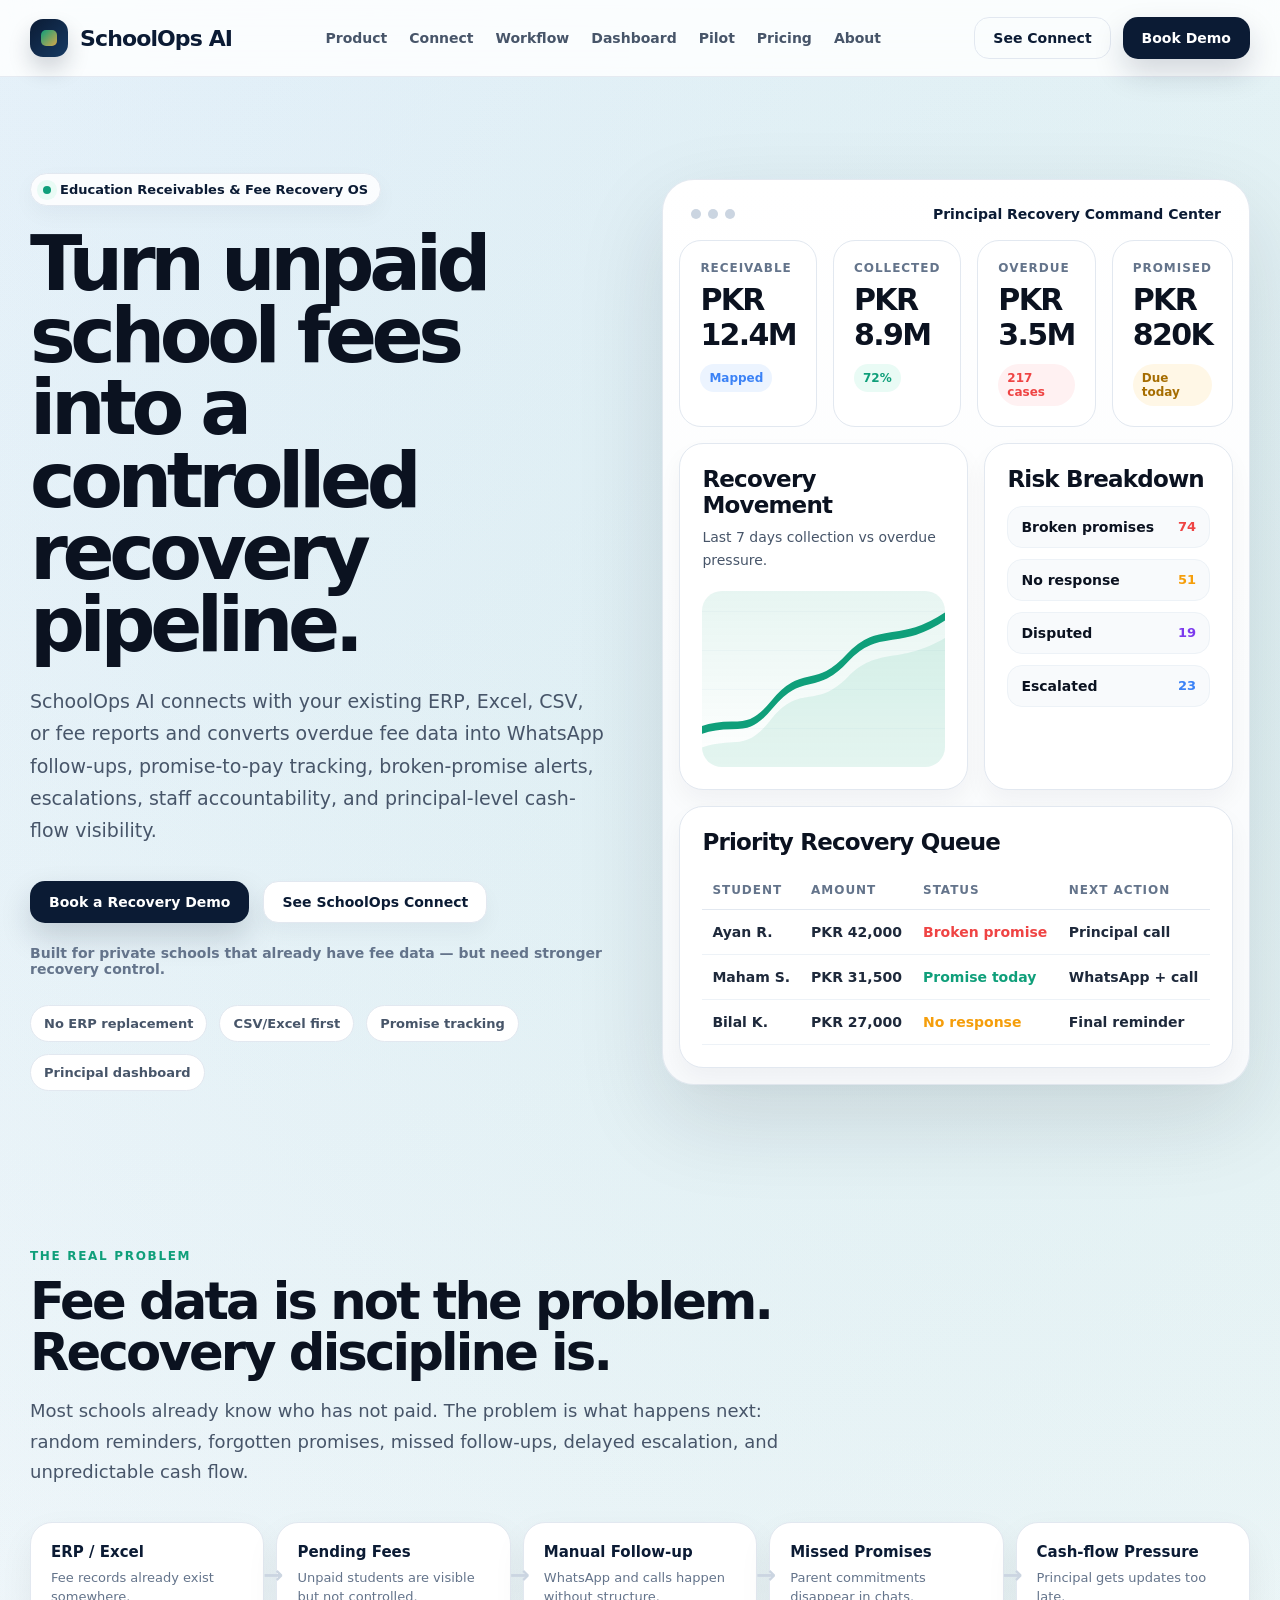
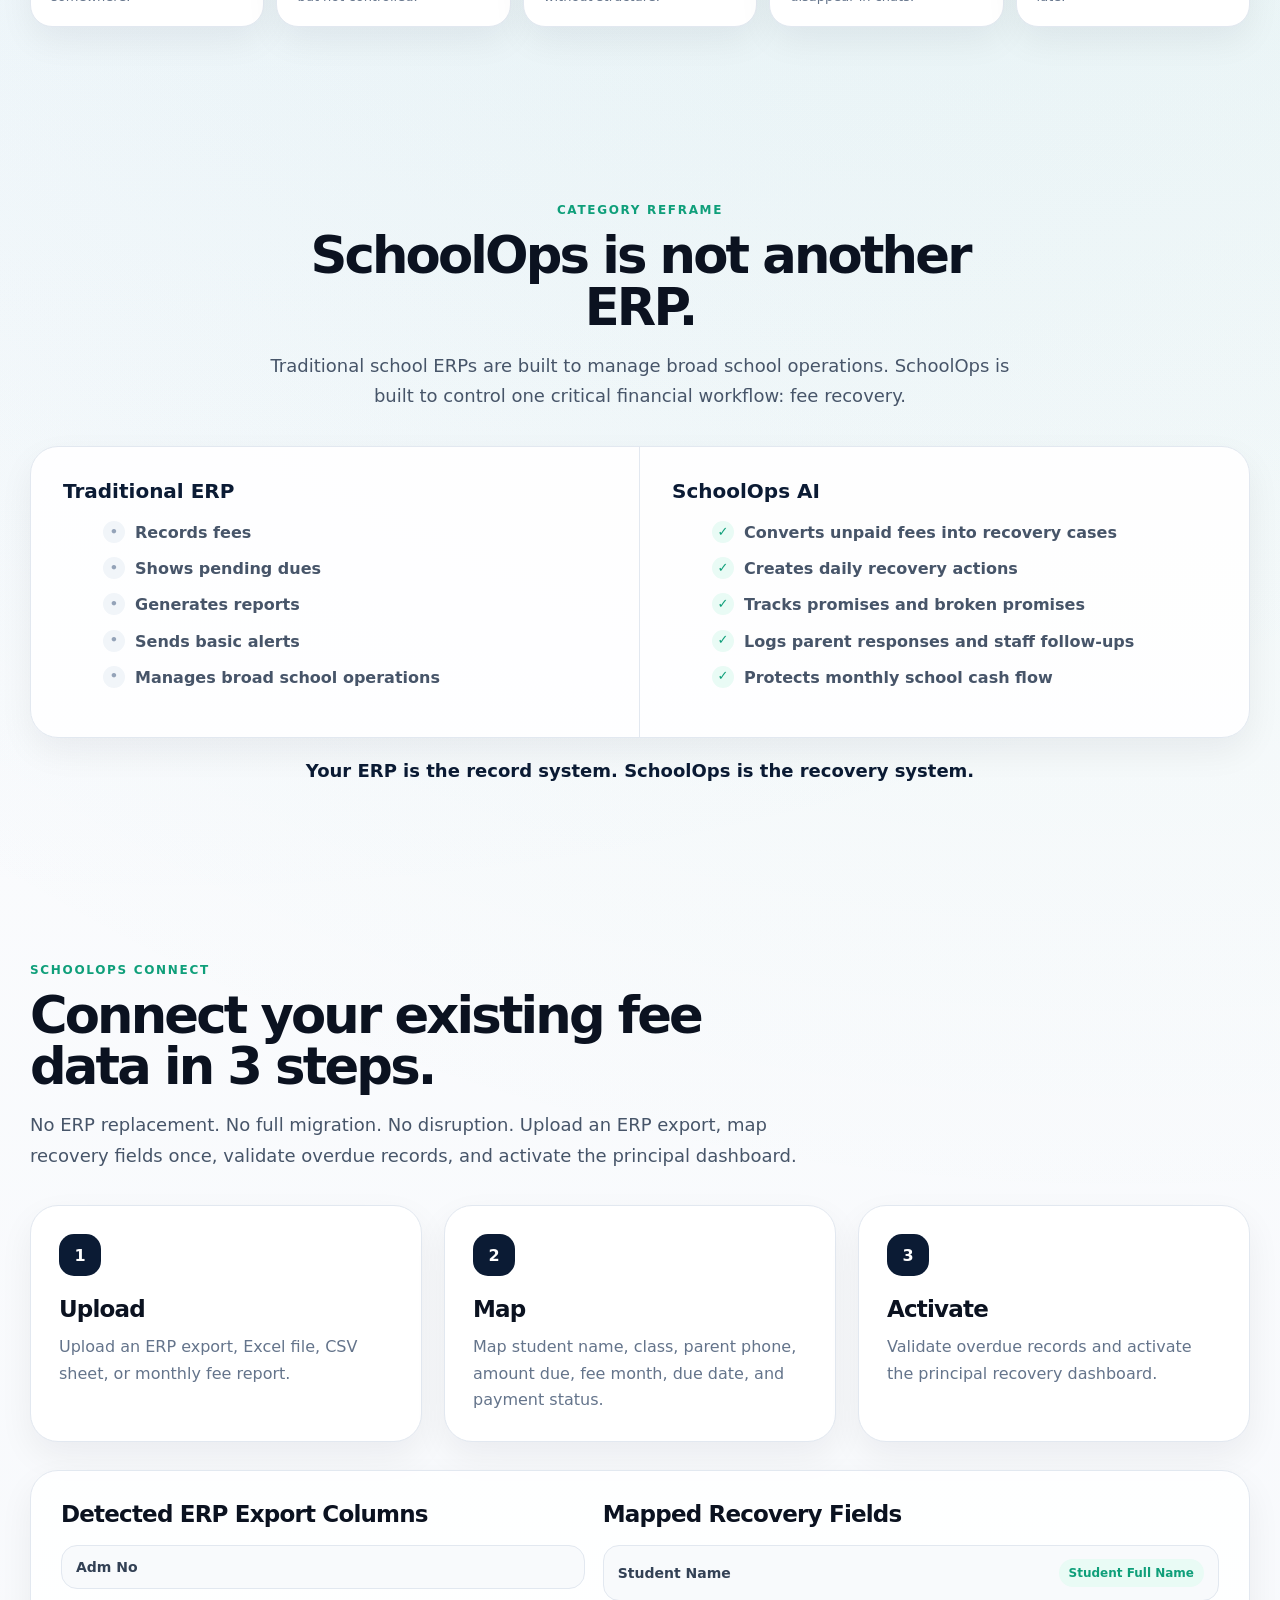
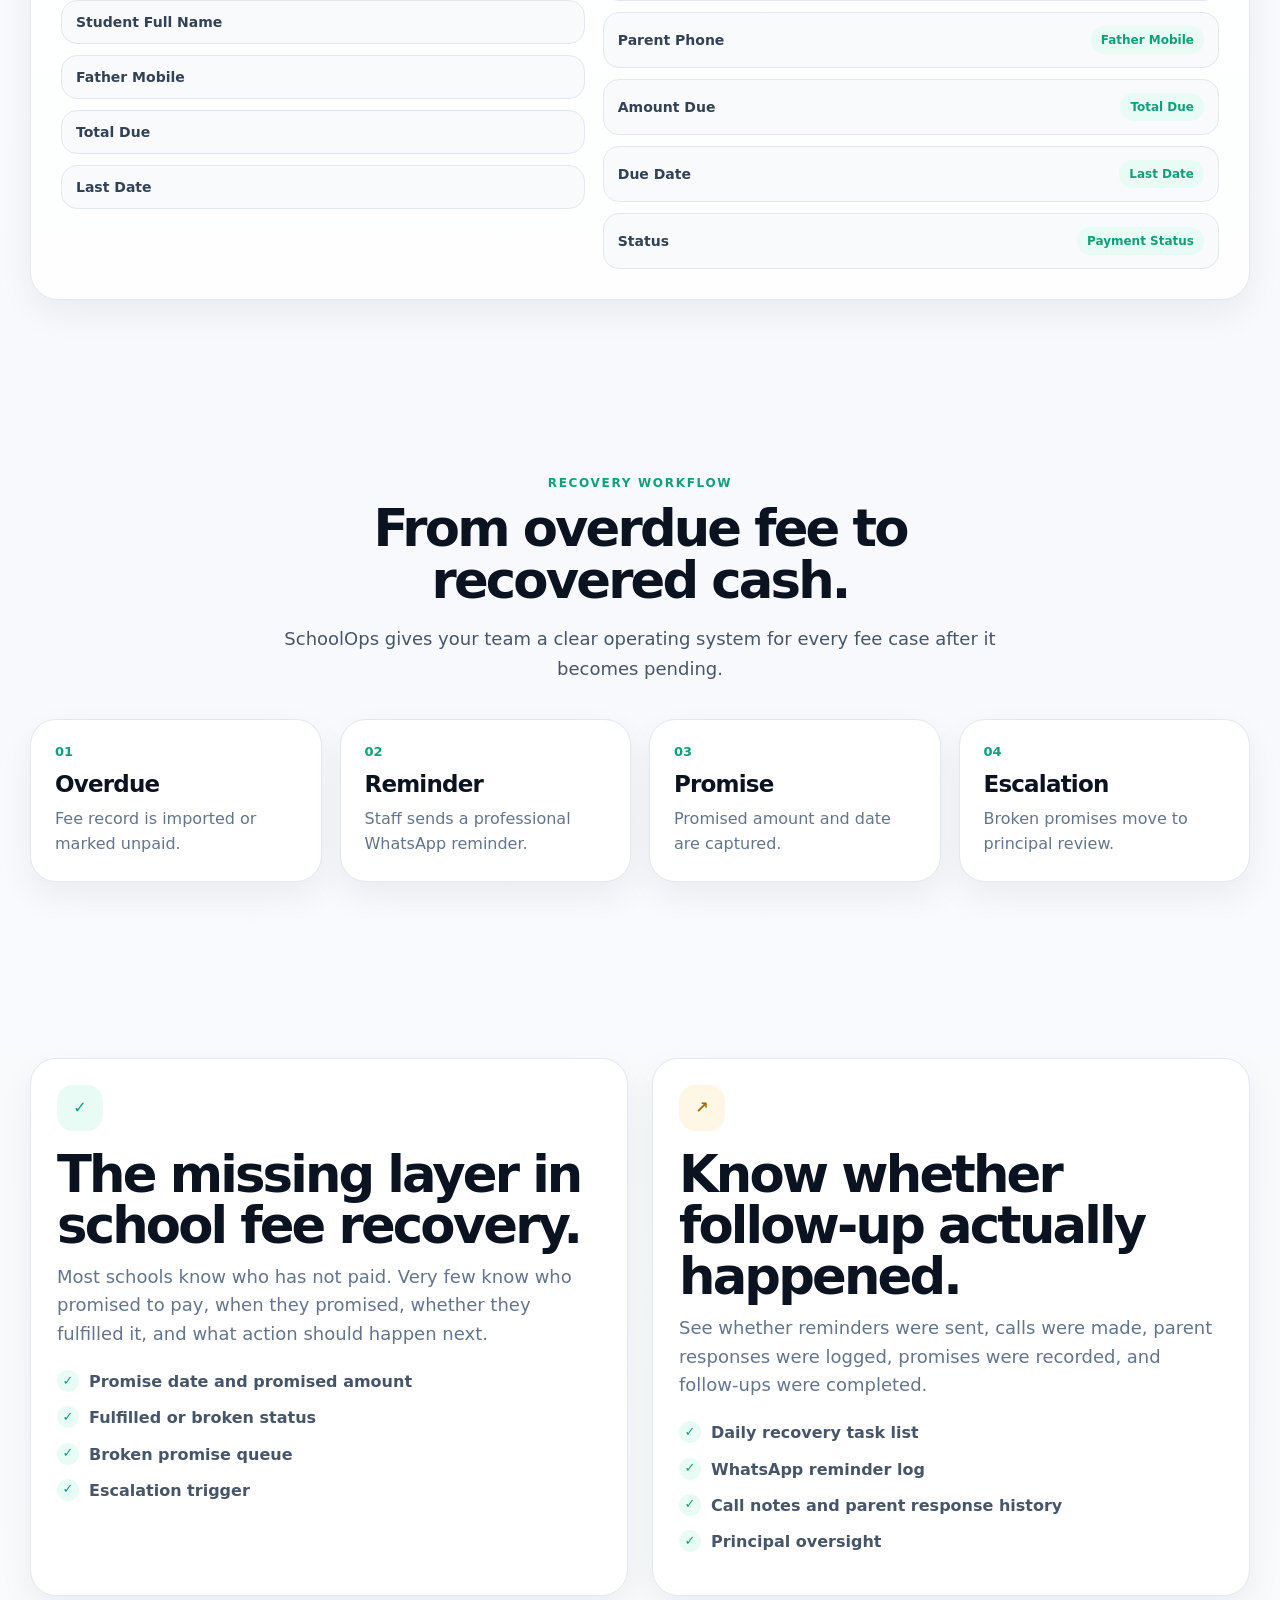
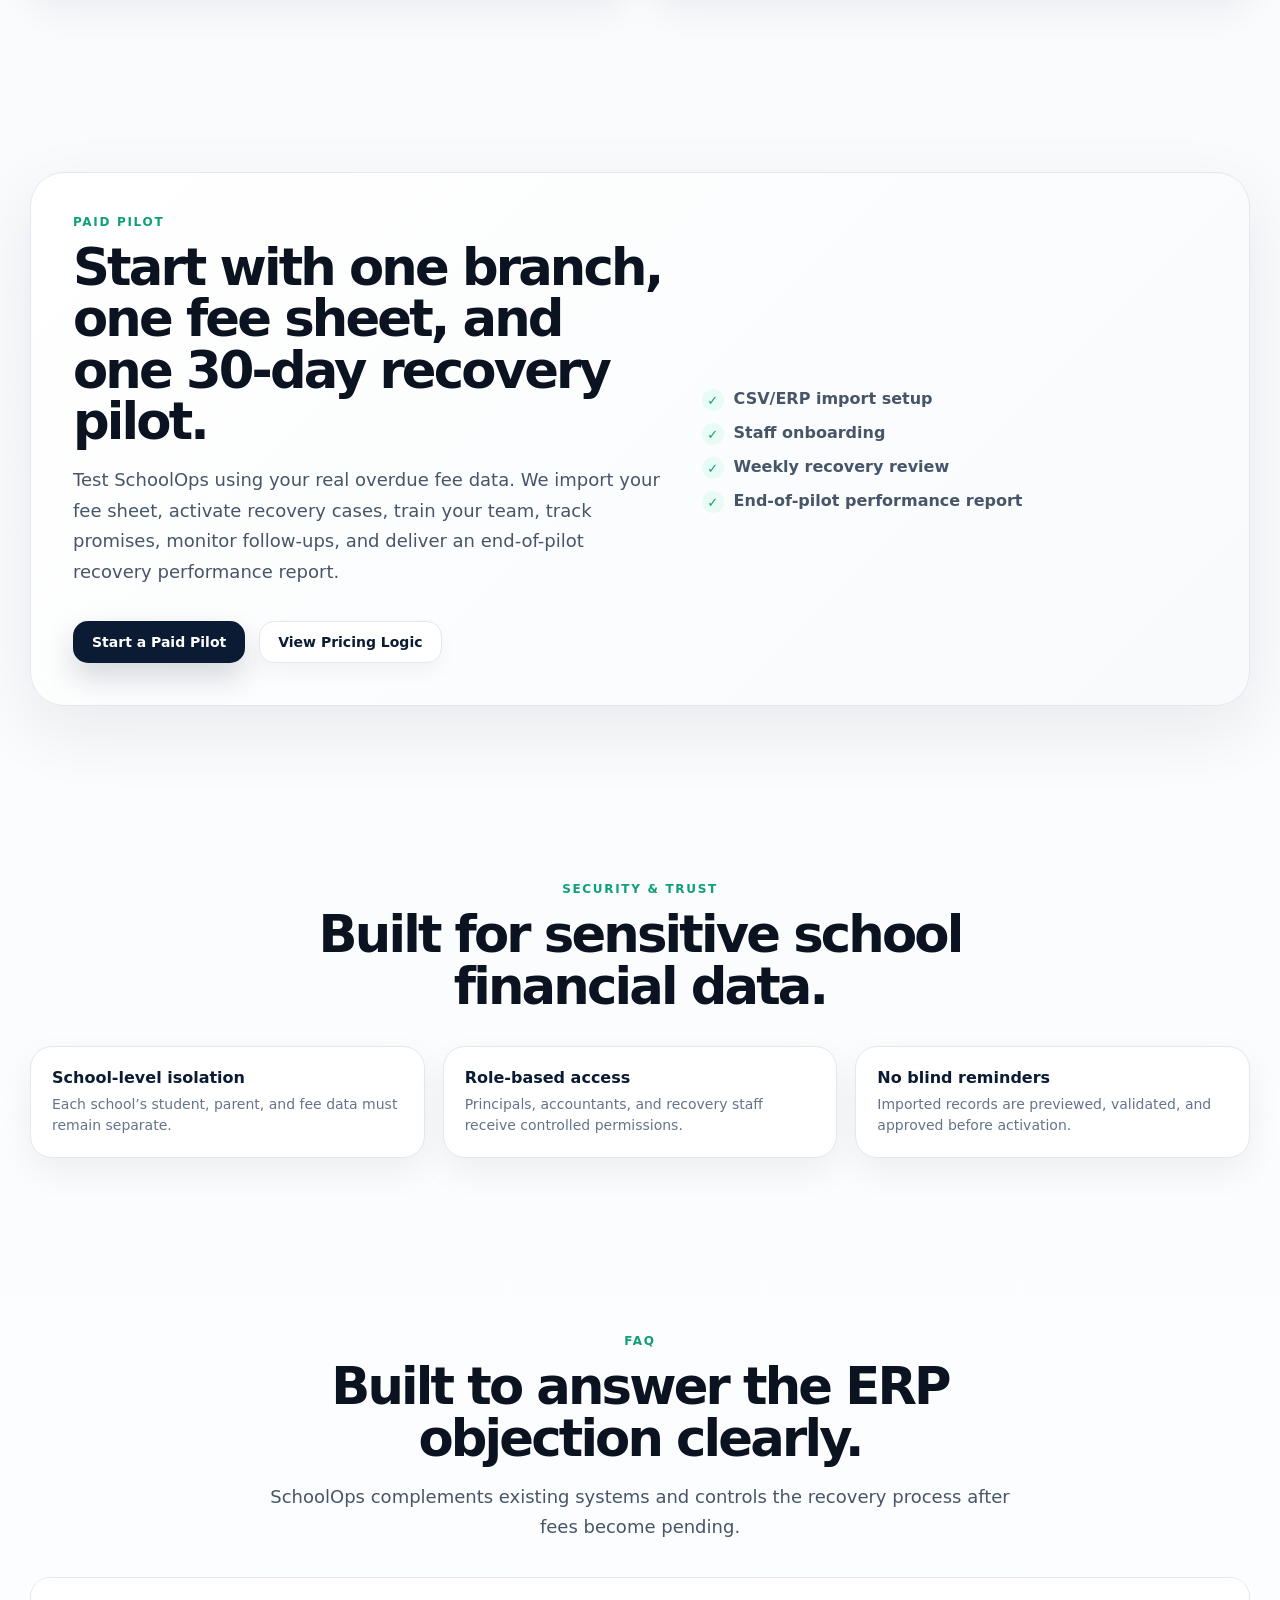
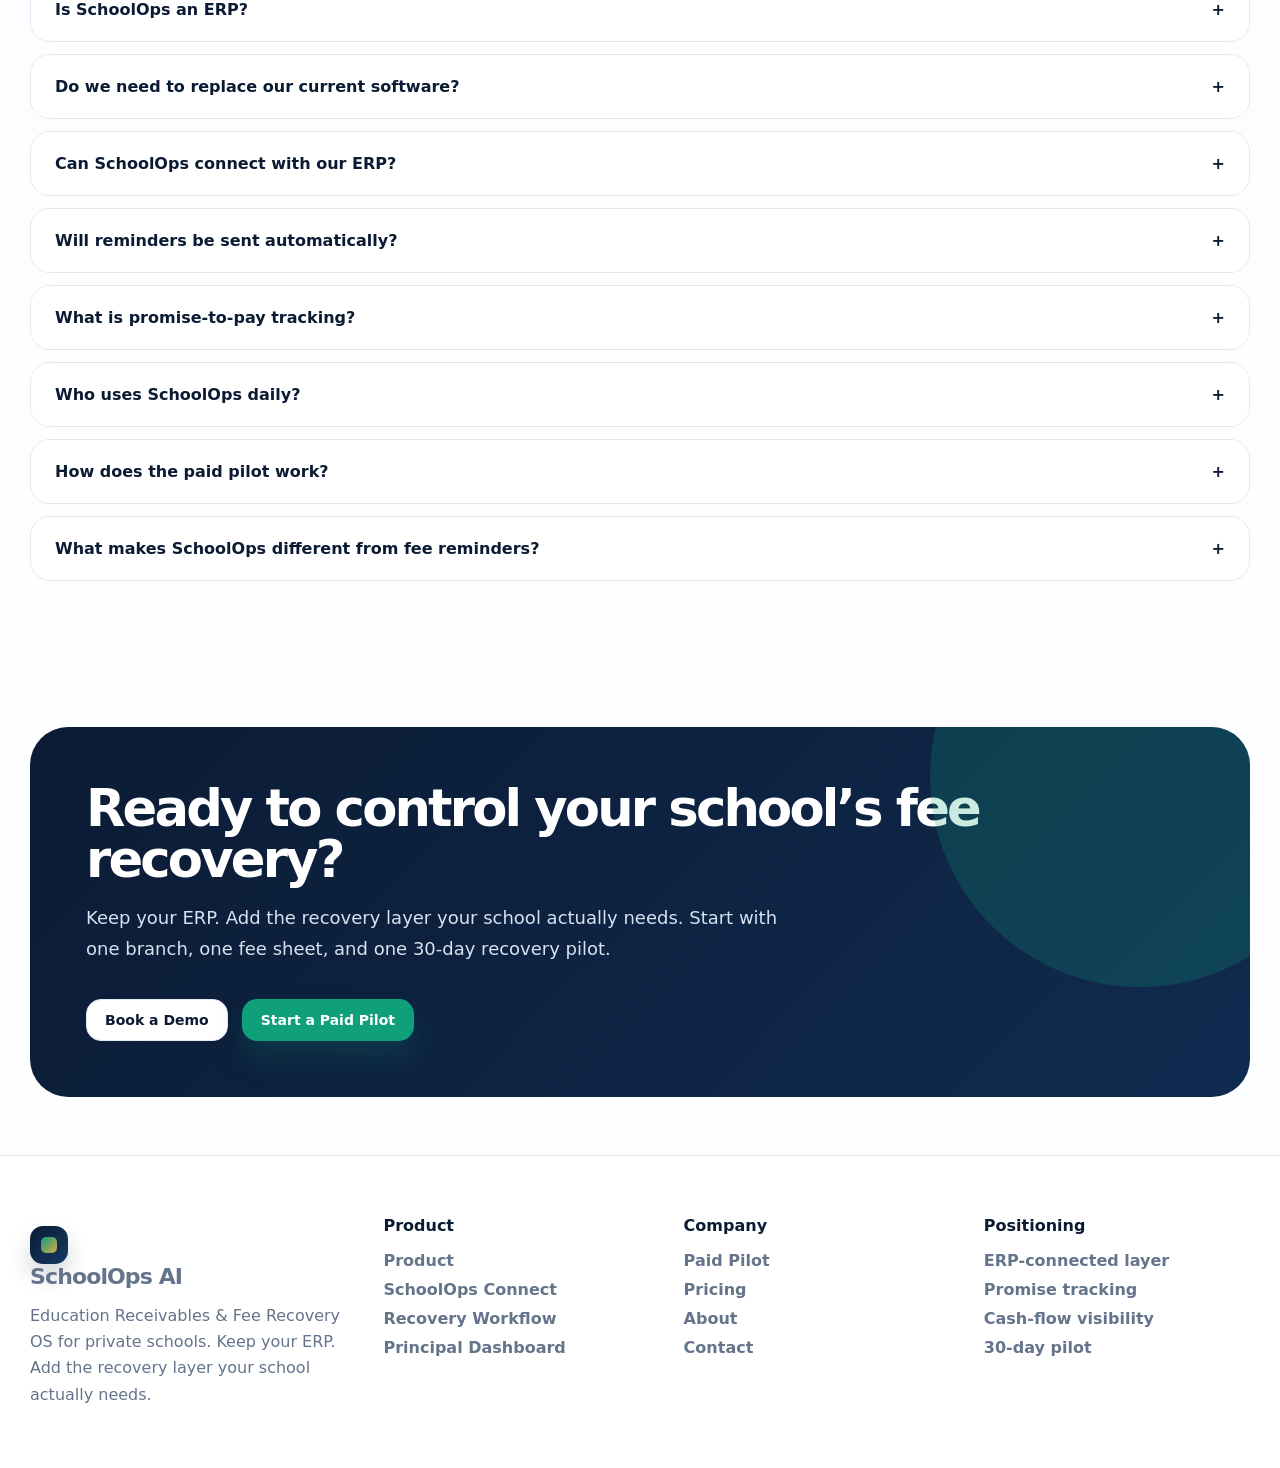
==== index.html @ 5b38db03 "SchoolOps_Website Fee_Recovery_OS" ====
<!doctype html>
<html lang="en">
<head>
  <meta charset="utf-8"><meta name="viewport" content="width=device-width, initial-scale=1">
  <title>SchoolOps AI — Fee Recovery OS for Private Schools</title>
  <meta name="description" content="SchoolOps AI is an Education Receivables & Fee Recovery OS that turns existing school fee data into recovery action, promise tracking, escalations, and principal cash-flow visibility.">
  <link rel="stylesheet" href="assets/styles.css">
</head>
<body>

<nav class="site-nav">
  <div class="container nav-inner">
    <a class="logo" href="index.html"><span class="logo-mark"><span></span></span>SchoolOps AI</a>
    <button class="mobile-toggle" aria-label="Open navigation"><span></span><span></span><span></span></button>
    <div class="nav-links">
      <a href="product.html">Product</a><a href="connect.html">Connect</a><a href="workflow.html">Workflow</a><a href="dashboard.html">Dashboard</a><a href="pilot.html">Pilot</a><a href="pricing.html">Pricing</a><a href="about.html">About</a>
    </div>
    <div class="nav-actions">
      <a class="btn ghost" href="connect.html">See Connect</a>
      <a class="btn primary" href="contact.html">Book Demo</a>
    </div>
  </div>
</nav>

<main>
  <section class="hero">
    <div class="container hero-grid">
      <div>
        <div class="eyebrow"><span class="eyebrow-dot"></span> Education Receivables & Fee Recovery OS</div>
        <h1>Turn unpaid school fees into a controlled recovery pipeline.</h1>
        <p class="lead">SchoolOps AI connects with your existing ERP, Excel, CSV, or fee reports and converts overdue fee data into WhatsApp follow-ups, promise-to-pay tracking, broken-promise alerts, escalations, staff accountability, and principal-level cash-flow visibility.</p>
        <div class="hero-actions">
          <a class="btn primary" href="contact.html">Book a Recovery Demo</a>
          <a class="btn secondary" href="connect.html">See SchoolOps Connect</a>
        </div>
        <div class="trust-line">Built for private schools that already have fee data — but need stronger recovery control.</div>
        <div class="mini-proof">
          <span class="proof-pill">No ERP replacement</span>
          <span class="proof-pill">CSV/Excel first</span>
          <span class="proof-pill">Promise tracking</span>
          <span class="proof-pill">Principal dashboard</span>
        </div>
      </div>
      
<div class="dashboard-shell">
  <div class="dashboard-top">
    <div class="window-dots"><span></span><span></span><span></span></div>
    <div class="dash-title">Principal Recovery Command Center</div>
  </div>
  <div class="hero-dashboard">
    <div class="metric-grid">
      <div class="metric-card"><div class="metric-label">Receivable</div><div class="metric-value">PKR 12.4M</div><span class="metric-tag tag-blue">Mapped</span></div>
      <div class="metric-card"><div class="metric-label">Collected</div><div class="metric-value">PKR 8.9M</div><span class="metric-tag tag-green">72%</span></div>
      <div class="metric-card"><div class="metric-label">Overdue</div><div class="metric-value">PKR 3.5M</div><span class="metric-tag tag-red">217 cases</span></div>
      <div class="metric-card"><div class="metric-label">Promised</div><div class="metric-value">PKR 820K</div><span class="metric-tag tag-gold">Due today</span></div>
    </div>
    <div class="big-panel">
      <div class="dashboard-card">
        <h3>Recovery Movement</h3>
        <p class="section-copy" style="font-size:14px;margin-top:8px">Last 7 days collection vs overdue pressure.</p>
        <div class="chart-line">
          <svg viewBox="0 0 520 180" preserveAspectRatio="none">
            <path d="M0,142 C72,130 92,150 150,116 C214,78 242,105 312,68 C378,34 420,58 520,26" fill="none" stroke="#0F9F7A" stroke-width="8" stroke-linecap="round"/>
            <path d="M0,160 C72,148 92,166 150,130 C214,94 242,122 312,88 C378,56 420,76 520,48 L520,180 L0,180 Z" fill="rgba(15,159,122,.11)"/>
          </svg>
        </div>
      </div>
      <div class="dashboard-card">
        <h3>Risk Breakdown</h3>
        <div class="risk-list">
          <div class="risk-row"><strong>Broken promises</strong><span style="color:#EF4444">74</span></div>
          <div class="risk-row"><strong>No response</strong><span style="color:#F59E0B">51</span></div>
          <div class="risk-row"><strong>Disputed</strong><span style="color:#7C3AED">19</span></div>
          <div class="risk-row"><strong>Escalated</strong><span style="color:#3B82F6">23</span></div>
        </div>
      </div>
    </div>
    <div class="dashboard-card">
      <h3>Priority Recovery Queue</h3>
      <table class="table">
        <thead><tr><th>Student</th><th>Amount</th><th>Status</th><th>Next Action</th></tr></thead>
        <tbody>
          <tr><td>Ayan R.</td><td>PKR 42,000</td><td style="color:#EF4444">Broken promise</td><td>Principal call</td></tr>
          <tr><td>Maham S.</td><td>PKR 31,500</td><td style="color:#0F9F7A">Promise today</td><td>WhatsApp + call</td></tr>
          <tr><td>Bilal K.</td><td>PKR 27,000</td><td style="color:#F59E0B">No response</td><td>Final reminder</td></tr>
        </tbody>
      </table>
    </div>
  </div>
</div>

    </div>
  </section>

  <section class="section">
    <div class="container">
      <div class="section-head">
        <div class="section-kicker">The real problem</div>
        <h2>Fee data is not the problem. Recovery discipline is.</h2>
        <p class="section-copy">Most schools already know who has not paid. The problem is what happens next: random reminders, forgotten promises, missed follow-ups, delayed escalation, and unpredictable cash flow.</p>
      </div>
      <div class="flow-strip">
        <div class="flow-box"><strong>ERP / Excel</strong><p>Fee records already exist somewhere.</p></div>
        <div class="flow-box"><strong>Pending Fees</strong><p>Unpaid students are visible but not controlled.</p></div>
        <div class="flow-box"><strong>Manual Follow-up</strong><p>WhatsApp and calls happen without structure.</p></div>
        <div class="flow-box"><strong>Missed Promises</strong><p>Parent commitments disappear in chats.</p></div>
        <div class="flow-box"><strong>Cash-flow Pressure</strong><p>Principal gets updates too late.</p></div>
      </div>
    </div>
  </section>

  <section class="section">
    <div class="container">
      <div class="section-head center">
        <div class="section-kicker">Category reframe</div>
        <h2>SchoolOps is not another ERP.</h2>
        <p class="section-copy">Traditional school ERPs are built to manage broad school operations. SchoolOps is built to control one critical financial workflow: fee recovery.</p>
      </div>
      <div class="card compare">
        <div class="compare-grid">
          <div class="compare-col">
            <div class="compare-title">Traditional ERP</div>
            <ul class="check-list">
              <li><span class="check xcheck">•</span>Records fees</li>
              <li><span class="check xcheck">•</span>Shows pending dues</li>
              <li><span class="check xcheck">•</span>Generates reports</li>
              <li><span class="check xcheck">•</span>Sends basic alerts</li>
              <li><span class="check xcheck">•</span>Manages broad school operations</li>
            </ul>
          </div>
          <div class="compare-col">
            <div class="compare-title">SchoolOps AI</div>
            <ul class="check-list">
              <li><span class="check">✓</span>Converts unpaid fees into recovery cases</li>
              <li><span class="check">✓</span>Creates daily recovery actions</li>
              <li><span class="check">✓</span>Tracks promises and broken promises</li>
              <li><span class="check">✓</span>Logs parent responses and staff follow-ups</li>
              <li><span class="check">✓</span>Protects monthly school cash flow</li>
            </ul>
          </div>
        </div>
      </div>
      <p class="section-copy" style="text-align:center;font-weight:900;color:var(--navy)">Your ERP is the record system. SchoolOps is the recovery system.</p>
    </div>
  </section>

  <section class="section" id="connect">
    <div class="container">
      <div class="section-head">
        <div class="section-kicker">SchoolOps Connect</div>
        <h2>Connect your existing fee data in 3 steps.</h2>
        <p class="section-copy">No ERP replacement. No full migration. No disruption. Upload an ERP export, map recovery fields once, validate overdue records, and activate the principal dashboard.</p>
      </div>
      <div class="steps">
        <div class="step-card"><div class="step-num">1</div><h3>Upload</h3><p>Upload an ERP export, Excel file, CSV sheet, or monthly fee report.</p></div>
        <div class="step-card"><div class="step-num">2</div><h3>Map</h3><p>Map student name, class, parent phone, amount due, fee month, due date, and payment status.</p></div>
        <div class="step-card"><div class="step-num">3</div><h3>Activate</h3><p>Validate overdue records and activate the principal recovery dashboard.</p></div>
      </div>
      <div class="card pad mock-connect">
        <div class="mapping-ui">
          <div>
            <h3>Detected ERP Export Columns</h3>
            <div class="file-list" style="margin-top:18px">
              <div class="file-item">Adm No</div><div class="file-item">Student Full Name</div><div class="file-item">Father Mobile</div><div class="file-item">Total Due</div><div class="file-item">Last Date</div>
            </div>
          </div>
          <div>
            <h3>Mapped Recovery Fields</h3>
            <div class="map-list" style="margin-top:18px">
              <div class="map-item"><span>Student Name</span><span>Student Full Name</span></div>
              <div class="map-item"><span>Parent Phone</span><span>Father Mobile</span></div>
              <div class="map-item"><span>Amount Due</span><span>Total Due</span></div>
              <div class="map-item"><span>Due Date</span><span>Last Date</span></div>
              <div class="map-item"><span>Status</span><span>Payment Status</span></div>
            </div>
          </div>
        </div>
      </div>
    </div>
  </section>

  <section class="section">
    <div class="container">
      <div class="section-head center">
        <div class="section-kicker">Recovery workflow</div>
        <h2>From overdue fee to recovered cash.</h2>
        <p class="section-copy">SchoolOps gives your team a clear operating system for every fee case after it becomes pending.</p>
      </div>
      <div class="timeline">
        <div class="timeline-card"><div class="mini">01</div><h3>Overdue</h3><p>Fee record is imported or marked unpaid.</p></div>
        <div class="timeline-card"><div class="mini">02</div><h3>Reminder</h3><p>Staff sends a professional WhatsApp reminder.</p></div>
        <div class="timeline-card"><div class="mini">03</div><h3>Promise</h3><p>Promised amount and date are captured.</p></div>
        <div class="timeline-card"><div class="mini">04</div><h3>Escalation</h3><p>Broken promises move to principal review.</p></div>
      </div>
    </div>
  </section>

  <section class="section">
    <div class="container grid-2">
      <div class="feature-card">
        <div class="icon green">✓</div>
        <h2>The missing layer in school fee recovery.</h2>
        <p class="section-copy">Most schools know who has not paid. Very few know who promised to pay, when they promised, whether they fulfilled it, and what action should happen next.</p>
        <ul class="check-list" style="margin-top:22px;padding:0">
          <li><span class="check">✓</span>Promise date and promised amount</li>
          <li><span class="check">✓</span>Fulfilled or broken status</li>
          <li><span class="check">✓</span>Broken promise queue</li>
          <li><span class="check">✓</span>Escalation trigger</li>
        </ul>
      </div>
      <div class="feature-card">
        <div class="icon gold">↗</div>
        <h2>Know whether follow-up actually happened.</h2>
        <p class="section-copy">See whether reminders were sent, calls were made, parent responses were logged, promises were recorded, and follow-ups were completed.</p>
        <ul class="check-list" style="margin-top:22px;padding:0">
          <li><span class="check">✓</span>Daily recovery task list</li>
          <li><span class="check">✓</span>WhatsApp reminder log</li>
          <li><span class="check">✓</span>Call notes and parent response history</li>
          <li><span class="check">✓</span>Principal oversight</li>
        </ul>
      </div>
    </div>
  </section>

  <section class="section">
    <div class="container">
      <div class="pilot-card">
        <div>
          <div class="section-kicker">Paid pilot</div>
          <h2>Start with one branch, one fee sheet, and one 30-day recovery pilot.</h2>
          <p class="section-copy">Test SchoolOps using your real overdue fee data. We import your fee sheet, activate recovery cases, train your team, track promises, monitor follow-ups, and deliver an end-of-pilot recovery performance report.</p>
          <div class="hero-actions"><a class="btn primary" href="pilot.html">Start a Paid Pilot</a><a class="btn secondary" href="pricing.html">View Pricing Logic</a></div>
        </div>
        <div class="pilot-list">
          <div><span class="check">✓</span>CSV/ERP import setup</div>
          <div><span class="check">✓</span>Staff onboarding</div>
          <div><span class="check">✓</span>Weekly recovery review</div>
          <div><span class="check">✓</span>End-of-pilot performance report</div>
        </div>
      </div>
    </div>
  </section>

  <section class="section">
    <div class="container">
      <div class="section-head center">
        <div class="section-kicker">Security & Trust</div>
        <h2>Built for sensitive school financial data.</h2>
      </div>
      <div class="security-grid">
        <div class="security-item"><strong>School-level isolation</strong><p>Each school’s student, parent, and fee data must remain separate.</p></div>
        <div class="security-item"><strong>Role-based access</strong><p>Principals, accountants, and recovery staff receive controlled permissions.</p></div>
        <div class="security-item"><strong>No blind reminders</strong><p>Imported records are previewed, validated, and approved before activation.</p></div>
      </div>
    </div>
  </section>

  
<section class="section">
  <div class="container">
    <div class="section-head center">
      <div class="section-kicker">FAQ</div>
      <h2>Built to answer the ERP objection clearly.</h2>
      <p class="section-copy">SchoolOps complements existing systems and controls the recovery process after fees become pending.</p>
    </div>
    <div class="faq">
      <div class="faq-item"><button class="faq-q">Is SchoolOps an ERP?<span>+</span></button><div class="faq-a">No. SchoolOps is a fee recovery layer that works above your ERP, Excel, CSV, or fee reports.</div></div><div class="faq-item"><button class="faq-q">Do we need to replace our current software?<span>+</span></button><div class="faq-a">No. SchoolOps can import your existing fee data and activate a recovery dashboard.</div></div><div class="faq-item"><button class="faq-q">Can SchoolOps connect with our ERP?<span>+</span></button><div class="faq-a">The first version supports CSV and Excel exports from your ERP. API connectors can be added later where supported.</div></div><div class="faq-item"><button class="faq-q">Will reminders be sent automatically?<span>+</span></button><div class="faq-a">No blind automation. Imported data is validated and approved before recovery actions are activated.</div></div><div class="faq-item"><button class="faq-q">What is promise-to-pay tracking?<span>+</span></button><div class="faq-a">It records when a parent promises to pay, the amount promised, the promised date, and whether the promise was fulfilled or broken.</div></div><div class="faq-item"><button class="faq-q">Who uses SchoolOps daily?<span>+</span></button><div class="faq-a">Accountants, admin officers, recovery staff, principals, and school owners.</div></div><div class="faq-item"><button class="faq-q">How does the paid pilot work?<span>+</span></button><div class="faq-a">One branch or school uploads one fee sheet, activates recovery cases, tracks follow-ups, and receives an end-of-pilot recovery performance report.</div></div><div class="faq-item"><button class="faq-q">What makes SchoolOps different from fee reminders?<span>+</span></button><div class="faq-a">Fee reminders are only one action. SchoolOps manages the full recovery pipeline: reminders, responses, promises, broken promises, follow-ups, escalations, and reporting.</div></div>
    </div>
  </div>
</section>

  
<section class="section tight">
  <div class="container">
    <div class="cta-banner">
      <h2>Ready to control your school’s fee recovery?</h2>
      <p>Keep your ERP. Add the recovery layer your school actually needs. Start with one branch, one fee sheet, and one 30-day recovery pilot.</p>
      <div class="hero-actions">
        <a class="btn secondary" href="contact.html">Book a Demo</a>
        <a class="btn emerald" href="pilot.html">Start a Paid Pilot</a>
      </div>
    </div>
  </div>
</section>

</main>

<footer class="footer">
  <div class="container footer-grid">
    <div>
      <a class="logo" href="index.html"><span class="logo-mark"><span></span></span>SchoolOps AI</a>
      <p>Education Receivables & Fee Recovery OS for private schools. Keep your ERP. Add the recovery layer your school actually needs.</p>
    </div>
    <div>
      <h4>Product</h4>
      <a href="product.html">Product</a>
      <a href="connect.html">SchoolOps Connect</a>
      <a href="workflow.html">Recovery Workflow</a>
      <a href="dashboard.html">Principal Dashboard</a>
    </div>
    <div>
      <h4>Company</h4>
      <a href="pilot.html">Paid Pilot</a>
      <a href="pricing.html">Pricing</a>
      <a href="about.html">About</a>
      <a href="contact.html">Contact</a>
    </div>
    <div>
      <h4>Positioning</h4>
      <a href="connect.html">ERP-connected layer</a>
      <a href="workflow.html">Promise tracking</a>
      <a href="dashboard.html">Cash-flow visibility</a>
      <a href="pilot.html">30-day pilot</a>
    </div>
  </div>
</footer>

<script src="assets/script.js"></script>
</body>
</html>
---- assets/styles.css ----
:root{
  --navy:#0B1B34;
  --ink:#0B1220;
  --slate:#64748B;
  --muted:#94A3B8;
  --line:#E2E8F0;
  --soft:#F7F9FC;
  --ivory:#FCFAF5;
  --white:#FFFFFF;
  --emerald:#0F9F7A;
  --emerald-soft:#E9FBF5;
  --gold:#D7A84B;
  --gold-soft:#FFF7E6;
  --blue:#3B82F6;
  --blue-soft:#ECF4FF;
  --red:#EF4444;
  --red-soft:#FFF1F2;
  --amber:#F59E0B;
  --amber-soft:#FFF7E6;
  --purple:#7C3AED;
  --purple-soft:#F5F0FF;
  --shadow:0 24px 70px rgba(15,23,42,.08);
  --shadow-soft:0 14px 35px rgba(15,23,42,.06);
  --radius:28px;
  --radius-sm:18px;
  --max:1220px;
}
*{box-sizing:border-box}
html{scroll-behavior:smooth}
body{
  margin:0;
  font-family:Inter, ui-sans-serif, system-ui, -apple-system, BlinkMacSystemFont, "Segoe UI", sans-serif;
  color:var(--ink);
  background:
    radial-gradient(circle at 15% 0%, rgba(59,130,246,.09), transparent 32%),
    radial-gradient(circle at 88% 8%, rgba(15,159,122,.10), transparent 30%),
    linear-gradient(180deg,#fff 0%,#f7f9fc 46%,#fff 100%);
  overflow-x:hidden;
}
a{color:inherit;text-decoration:none}
button,input,select,textarea{font:inherit}
.container{width:min(var(--max),calc(100% - 40px));margin:0 auto}
.site-nav{
  position:sticky;top:0;z-index:100;
  backdrop-filter:blur(18px);
  background:rgba(255,255,255,.82);
  border-bottom:1px solid rgba(226,232,240,.88);
}
.nav-inner{height:76px;display:flex;align-items:center;justify-content:space-between;gap:24px}
.logo{display:flex;align-items:center;gap:12px;font-weight:900;letter-spacing:-.04em;color:var(--navy);font-size:22px}
.logo-mark{width:38px;height:38px;border-radius:13px;background:linear-gradient(135deg,var(--navy),#163A63);display:grid;place-items:center;color:#fff;box-shadow:0 12px 22px rgba(11,27,52,.18)}
.logo-mark span{width:16px;height:16px;border-radius:5px;background:linear-gradient(135deg,var(--emerald),var(--gold));display:block}
.nav-links{display:flex;align-items:center;gap:22px;color:#475569;font-size:14px;font-weight:700}
.nav-links a{transition:.2s}
.nav-links a:hover{color:var(--navy)}
.nav-actions{display:flex;align-items:center;gap:12px}
.btn{
  display:inline-flex;align-items:center;justify-content:center;gap:10px;
  padding:13px 18px;border-radius:15px;border:1px solid transparent;
  font-weight:800;font-size:14px;line-height:1;cursor:pointer;transition:.25s ease;
}
.btn.primary{background:var(--navy);color:#fff;box-shadow:0 14px 30px rgba(11,27,52,.17)}
.btn.primary:hover{transform:translateY(-2px);box-shadow:0 20px 45px rgba(11,27,52,.23)}
.btn.secondary{background:#fff;color:var(--navy);border-color:var(--line);box-shadow:0 10px 20px rgba(15,23,42,.04)}
.btn.secondary:hover{border-color:#CBD5E1;transform:translateY(-2px)}
.btn.emerald{background:var(--emerald);color:#fff;box-shadow:0 16px 30px rgba(15,159,122,.18)}
.btn.ghost{background:transparent;color:var(--navy);border-color:var(--line)}
.mobile-toggle{display:none;border:0;background:#fff;border:1px solid var(--line);border-radius:12px;width:44px;height:44px}
.mobile-toggle span{display:block;width:18px;height:2px;background:var(--navy);margin:4px auto;border-radius:2px}
.hero{padding:96px 0 70px;position:relative}
.hero-grid{display:grid;grid-template-columns:1.02fr .98fr;gap:58px;align-items:center}
.eyebrow{
  display:inline-flex;align-items:center;gap:9px;
  padding:8px 12px;border:1px solid var(--line);border-radius:999px;background:rgba(255,255,255,.85);
  color:var(--navy);font-size:13px;font-weight:900;box-shadow:0 8px 22px rgba(15,23,42,.04)
}
.eyebrow-dot{width:8px;height:8px;border-radius:50%;background:var(--emerald);box-shadow:0 0 0 6px var(--emerald-soft)}
h1,h2,h3,p{margin:0}
h1{font-size:clamp(48px,6vw,78px);line-height:.94;letter-spacing:-.07em;color:var(--ink);margin-top:22px}
h2{font-size:clamp(34px,4vw,54px);line-height:1;letter-spacing:-.055em;color:var(--ink)}
h3{font-size:23px;letter-spacing:-.035em;color:var(--ink)}
.lead{font-size:19px;line-height:1.7;color:#475569;margin-top:24px;max-width:665px}
.hero-actions{display:flex;gap:14px;align-items:center;margin-top:34px;flex-wrap:wrap}
.trust-line{margin-top:22px;color:#64748B;font-size:14px;font-weight:700}
.mini-proof{display:flex;gap:12px;flex-wrap:wrap;margin-top:28px}
.proof-pill{padding:10px 13px;border:1px solid var(--line);border-radius:999px;background:#fff;font-size:13px;color:#475569;font-weight:800}
.section{padding:88px 0}
.section.tight{padding:58px 0}
.section-head{max-width:780px;margin-bottom:34px}
.section-head.center{text-align:center;margin-left:auto;margin-right:auto}
.section-kicker{color:var(--emerald);font-weight:900;text-transform:uppercase;letter-spacing:.14em;font-size:12px;margin-bottom:13px}
.section-copy{font-size:18px;line-height:1.7;color:#475569;margin-top:18px}
.card{
  background:rgba(255,255,255,.92);border:1px solid var(--line);border-radius:var(--radius);
  box-shadow:var(--shadow-soft);position:relative;
}
.card.pad{padding:30px}
.grid-2{display:grid;grid-template-columns:1fr 1fr;gap:24px}
.grid-3{display:grid;grid-template-columns:repeat(3,1fr);gap:22px}
.grid-4{display:grid;grid-template-columns:repeat(4,1fr);gap:18px}
.metric-grid{display:grid;grid-template-columns:repeat(4,1fr);gap:16px}
.metric-card{padding:20px;border-radius:22px;background:#fff;border:1px solid var(--line)}
.metric-label{font-size:12px;color:var(--slate);font-weight:900;text-transform:uppercase;letter-spacing:.08em}
.metric-value{font-size:30px;letter-spacing:-.055em;font-weight:900;margin-top:7px;color:var(--ink)}
.metric-tag{display:inline-flex;margin-top:12px;font-size:12px;font-weight:900;padding:7px 9px;border-radius:999px}
.tag-green{background:var(--emerald-soft);color:var(--emerald)}
.tag-red{background:var(--red-soft);color:var(--red)}
.tag-gold{background:var(--gold-soft);color:#A66D00}
.tag-blue{background:var(--blue-soft);color:var(--blue)}
.dashboard-shell{
  padding:16px;border-radius:32px;background:linear-gradient(180deg,#fff,#f8fafc);
  border:1px solid rgba(226,232,240,.95);box-shadow:0 34px 90px rgba(15,23,42,.12);
}
.dashboard-top{display:flex;align-items:center;justify-content:space-between;padding:10px 12px 18px}
.window-dots{display:flex;gap:7px}
.window-dots span{width:10px;height:10px;border-radius:50%;background:#CBD5E1}
.dash-title{font-weight:900;color:var(--navy);font-size:14px}
.dashboard-card{background:#fff;border:1px solid var(--line);border-radius:24px;padding:22px;box-shadow:0 12px 25px rgba(15,23,42,.045)}
.hero-dashboard{display:grid;gap:16px}
.hero-dashboard .big-panel{display:grid;grid-template-columns:1fr .86fr;gap:16px}
.chart-line{height:176px;margin-top:18px;border-radius:20px;background:
  linear-gradient(180deg,rgba(15,159,122,.10),transparent),
  repeating-linear-gradient(0deg,#fff,#fff 38px,#f1f5f9 39px);
  position:relative;overflow:hidden;
}
.chart-line svg{position:absolute;inset:0;width:100%;height:100%}
.risk-list{display:grid;gap:11px;margin-top:14px}
.risk-row{display:flex;align-items:center;justify-content:space-between;padding:12px 13px;background:#f8fafc;border-radius:15px;border:1px solid #edf2f7}
.risk-row strong{font-size:14px}.risk-row span{font-size:13px;font-weight:900}
.table{width:100%;border-collapse:collapse;margin-top:16px}
.table th{text-align:left;color:#64748B;font-size:12px;text-transform:uppercase;letter-spacing:.08em;padding:12px 10px;border-bottom:1px solid var(--line)}
.table td{font-size:14px;padding:14px 10px;border-bottom:1px solid #edf2f7;font-weight:700;color:#1e293b}
.flow-strip{display:grid;grid-template-columns:repeat(5,1fr);gap:12px;margin-top:30px}
.flow-box{background:#fff;border:1px solid var(--line);border-radius:22px;padding:20px;position:relative;box-shadow:var(--shadow-soft)}
.flow-box:not(:last-child)::after{content:"→";position:absolute;right:-20px;top:50%;transform:translateY(-50%);color:#CBD5E1;font-size:24px;font-weight:900;z-index:2}
.flow-box strong{display:block;font-size:15px;color:var(--navy);margin-bottom:8px}
.flow-box p{font-size:13px;line-height:1.45;color:var(--slate)}
.compare{overflow:hidden}
.compare-grid{display:grid;grid-template-columns:1fr 1fr}
.compare-col{padding:32px}
.compare-col:first-child{border-right:1px solid var(--line)}
.compare-title{display:flex;align-items:center;gap:10px;font-weight:900;color:var(--navy);font-size:20px;margin-bottom:18px}
.check-list{display:grid;gap:13px}
.check-list li{list-style:none;display:flex;gap:10px;color:#475569;line-height:1.45;font-weight:700}
.check{width:22px;height:22px;border-radius:50%;display:inline-grid;place-items:center;flex:0 0 22px;background:var(--emerald-soft);color:var(--emerald);font-size:13px;font-weight:900}
.xcheck{background:#F1F5F9;color:#94A3B8}
.steps{display:grid;grid-template-columns:repeat(3,1fr);gap:22px;margin-top:30px}
.step-card{padding:28px;background:#fff;border:1px solid var(--line);border-radius:28px;box-shadow:var(--shadow-soft)}
.step-num{width:42px;height:42px;border-radius:15px;background:var(--navy);color:#fff;display:grid;place-items:center;font-weight:900;margin-bottom:20px}
.step-card p{color:#64748B;line-height:1.65;margin-top:12px}
.mock-connect{padding:18px;margin-top:28px}
.mapping-ui{display:grid;grid-template-columns:.85fr 1fr;gap:18px}
.file-list,.map-list{display:grid;gap:11px}
.file-item,.map-item{padding:13px 14px;border-radius:16px;background:#f8fafc;border:1px solid var(--line);font-weight:800;color:#334155;font-size:14px}
.map-item{display:flex;justify-content:space-between;gap:10px;align-items:center}
.map-item span:last-child{background:var(--emerald-soft);color:var(--emerald);padding:7px 10px;border-radius:999px;font-size:12px}
.timeline{display:grid;grid-template-columns:repeat(4,1fr);gap:18px;margin-top:34px}
.timeline-card{padding:24px;border-radius:26px;background:#fff;border:1px solid var(--line);box-shadow:var(--shadow-soft)}
.timeline-card .mini{font-size:13px;color:var(--emerald);font-weight:900;margin-bottom:12px}
.timeline-card p{color:#64748B;line-height:1.55;margin-top:10px}
.feature-card{padding:26px;background:#fff;border:1px solid var(--line);border-radius:26px;box-shadow:var(--shadow-soft)}
.icon{
  width:46px;height:46px;border-radius:16px;background:var(--blue-soft);color:var(--blue);display:grid;place-items:center;font-weight:900;margin-bottom:18px;
}
.icon.green{background:var(--emerald-soft);color:var(--emerald)}
.icon.gold{background:var(--gold-soft);color:#A66D00}
.icon.red{background:var(--red-soft);color:var(--red)}
.feature-card p{color:#64748B;line-height:1.58;margin-top:12px}
.pilot-card{
  display:grid;grid-template-columns:1fr .85fr;gap:34px;align-items:center;
  padding:42px;border-radius:34px;background:linear-gradient(135deg,#fff,#f8fafc);border:1px solid var(--line);box-shadow:var(--shadow);
}
.pilot-list{display:grid;gap:12px;margin-top:24px}
.pilot-list div{display:flex;gap:10px;font-weight:800;color:#475569}
.pricing-card{padding:30px;background:#fff;border:1px solid var(--line);border-radius:30px;box-shadow:var(--shadow-soft);display:flex;flex-direction:column;min-height:370px}
.pricing-card.featured{border-color:rgba(15,159,122,.4);box-shadow:0 26px 70px rgba(15,159,122,.10)}
.price-label{color:var(--emerald);font-weight:900;font-size:13px;text-transform:uppercase;letter-spacing:.12em}
.price-title{font-size:26px;font-weight:900;letter-spacing:-.04em;margin-top:10px;color:var(--navy)}
.price-copy{font-size:15px;color:#64748B;line-height:1.65;margin-top:12px}
.price-note{margin-top:18px;color:var(--ink);font-size:24px;font-weight:900;letter-spacing:-.04em}
.pricing-card ul{padding:0;margin:22px 0;display:grid;gap:10px}
.pricing-card li{list-style:none;color:#475569;font-weight:750;display:flex;gap:9px;line-height:1.35}
.pricing-card .btn{margin-top:auto}
.security-grid{display:grid;grid-template-columns:repeat(3,1fr);gap:18px}
.security-item{background:#fff;border:1px solid var(--line);border-radius:22px;padding:21px;box-shadow:var(--shadow-soft)}
.security-item strong{display:block;color:var(--navy);margin-bottom:7px}
.security-item p{color:#64748B;line-height:1.52;font-size:14px}
.faq{display:grid;gap:12px}
.faq-item{background:#fff;border:1px solid var(--line);border-radius:20px;overflow:hidden}
.faq-q{display:flex;justify-content:space-between;gap:20px;width:100%;padding:22px 24px;background:#fff;border:0;text-align:left;font-weight:900;color:var(--navy);cursor:pointer}
.faq-a{display:none;padding:0 24px 22px;color:#64748B;line-height:1.65}
.faq-item.active .faq-a{display:block}
.cta-banner{padding:56px;border-radius:38px;background:linear-gradient(135deg,var(--navy),#102B50);color:#fff;position:relative;overflow:hidden}
.cta-banner::after{content:"";position:absolute;right:-100px;top:-160px;width:420px;height:420px;border-radius:50%;background:rgba(15,159,122,.22)}
.cta-banner h2{color:#fff}
.cta-banner p{color:#D6E2EF;line-height:1.7;font-size:18px;margin-top:18px;max-width:720px}
.cta-banner .btn.secondary{background:#fff;color:var(--navy)}
.footer{padding:60px 0;background:#fff;border-top:1px solid var(--line)}
.footer-grid{display:grid;grid-template-columns:1.2fr repeat(3,1fr);gap:34px}
.footer p{color:#64748B;line-height:1.65;margin-top:14px}
.footer h4{margin:0 0 16px;color:var(--navy)}
.footer a{display:block;color:#64748B;margin:10px 0;font-weight:700}
.page-hero{padding:82px 0 46px;text-align:center}
.page-hero .lead{margin-left:auto;margin-right:auto}
.subnav-note{display:inline-flex;margin-top:24px;padding:11px 15px;border-radius:999px;background:#fff;border:1px solid var(--line);color:#64748B;font-weight:800;font-size:14px}
.form-card{padding:32px;background:#fff;border:1px solid var(--line);border-radius:30px;box-shadow:var(--shadow)}
.form-grid{display:grid;grid-template-columns:1fr 1fr;gap:16px}
.field{display:grid;gap:7px}
.field.full{grid-column:1/-1}
label{font-weight:900;color:var(--navy);font-size:13px}
input,select,textarea{
  width:100%;border:1px solid var(--line);background:#fff;border-radius:15px;padding:14px 15px;color:var(--ink);outline:none;transition:.2s
}
input:focus,select:focus,textarea:focus{border-color:var(--emerald);box-shadow:0 0 0 4px var(--emerald-soft)}
textarea{min-height:132px;resize:vertical}
.success-message{display:none;margin-top:16px;padding:15px;border-radius:15px;background:var(--emerald-soft);color:var(--emerald);font-weight:900}
.success-message.show{display:block}
@media (max-width: 1050px){
  .hero-grid,.grid-2,.pilot-card{grid-template-columns:1fr}
  .metric-grid,.grid-4{grid-template-columns:repeat(2,1fr)}
  .timeline,.steps,.grid-3,.security-grid{grid-template-columns:1fr 1fr}
  .flow-strip{grid-template-columns:1fr}
  .flow-box::after{display:none}
  .mapping-ui{grid-template-columns:1fr}
  .footer-grid{grid-template-columns:1fr 1fr}
}
@media (max-width: 820px){
  .nav-links,.nav-actions{display:none}
  .mobile-toggle{display:block}
  .nav-inner.open .nav-links,.nav-inner.open .nav-actions{
    display:flex;position:absolute;left:20px;right:20px;top:86px;background:#fff;border:1px solid var(--line);border-radius:24px;padding:22px;box-shadow:var(--shadow);flex-direction:column;align-items:flex-start
  }
  .nav-inner.open .nav-actions{top:330px}
  h1{font-size:45px}
  h2{font-size:34px}
  .hero{padding-top:60px}
  .metric-grid,.grid-3,.grid-4,.steps,.timeline,.security-grid,.form-grid{grid-template-columns:1fr}
  .compare-grid{grid-template-columns:1fr}
  .compare-col:first-child{border-right:0;border-bottom:1px solid var(--line)}
  .footer-grid{grid-template-columns:1fr}
  .cta-banner{padding:36px}
  .container{width:min(var(--max),calc(100% - 28px))}
}
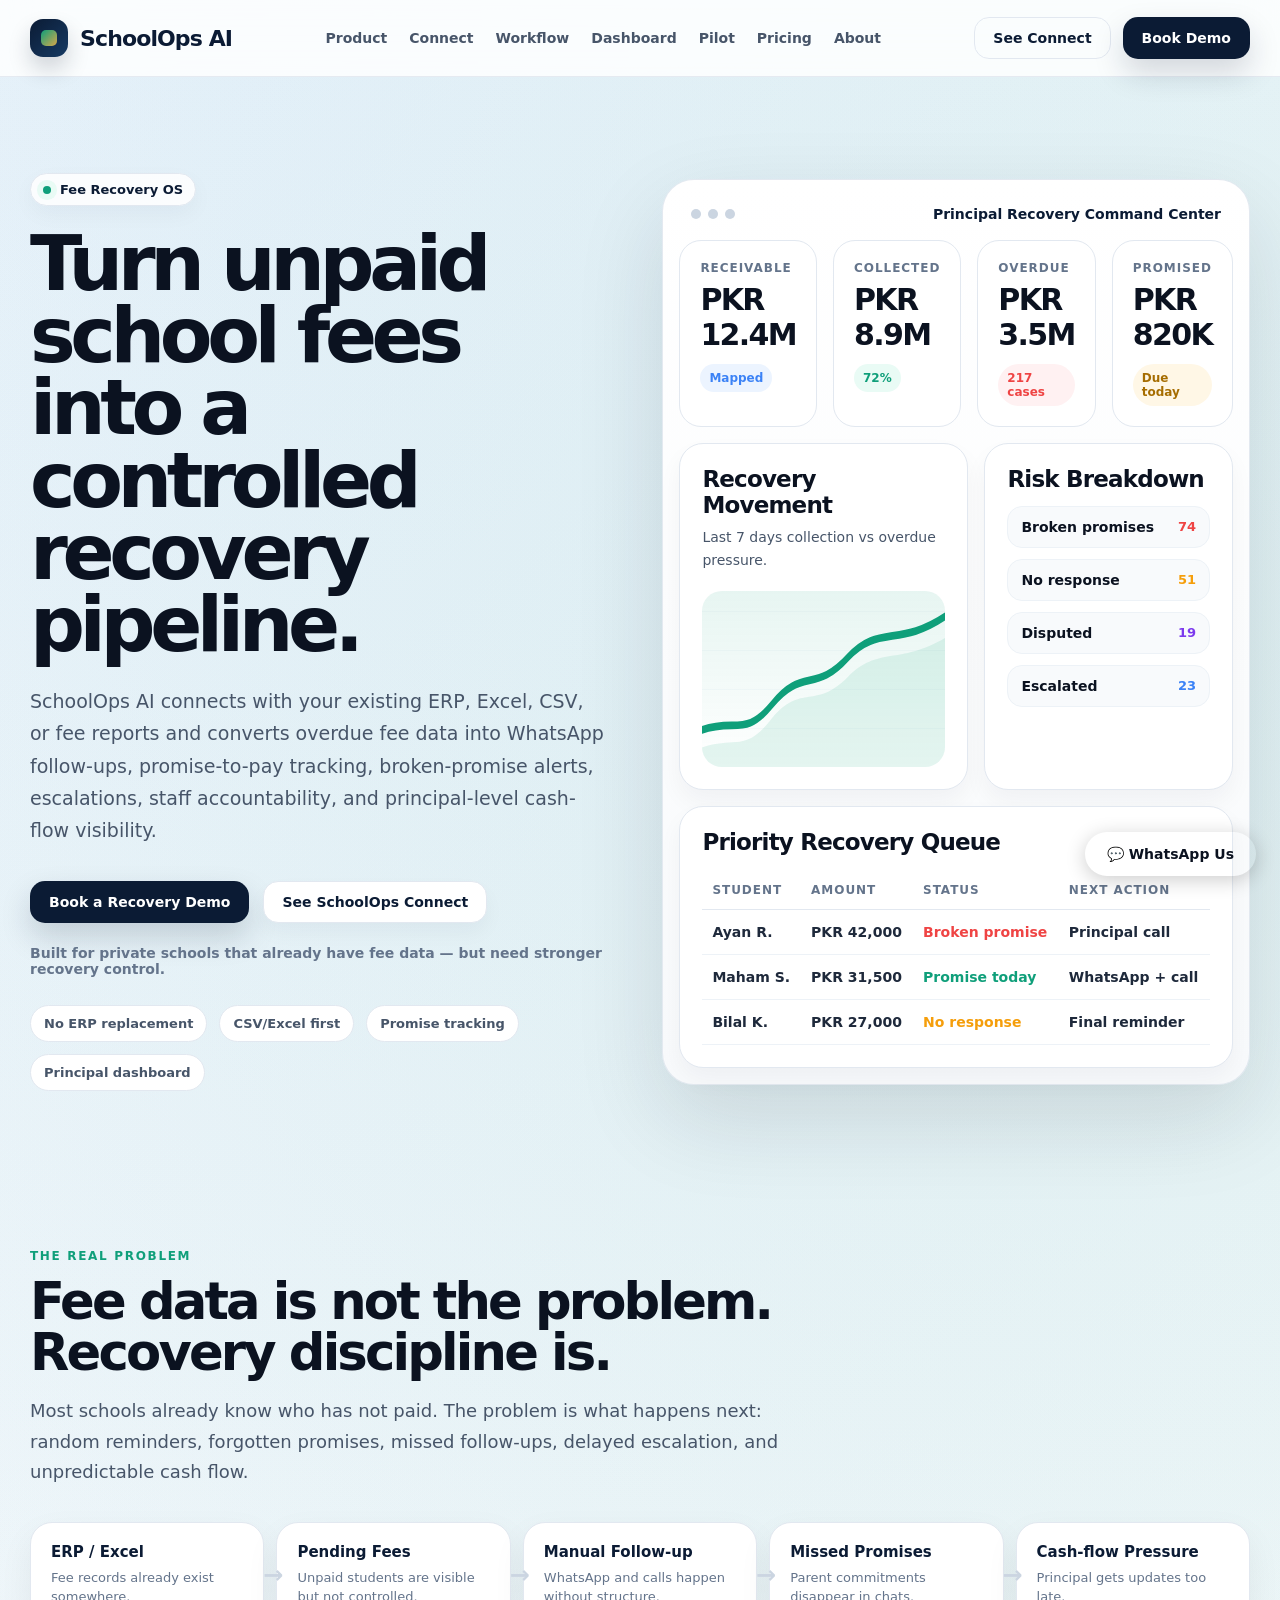
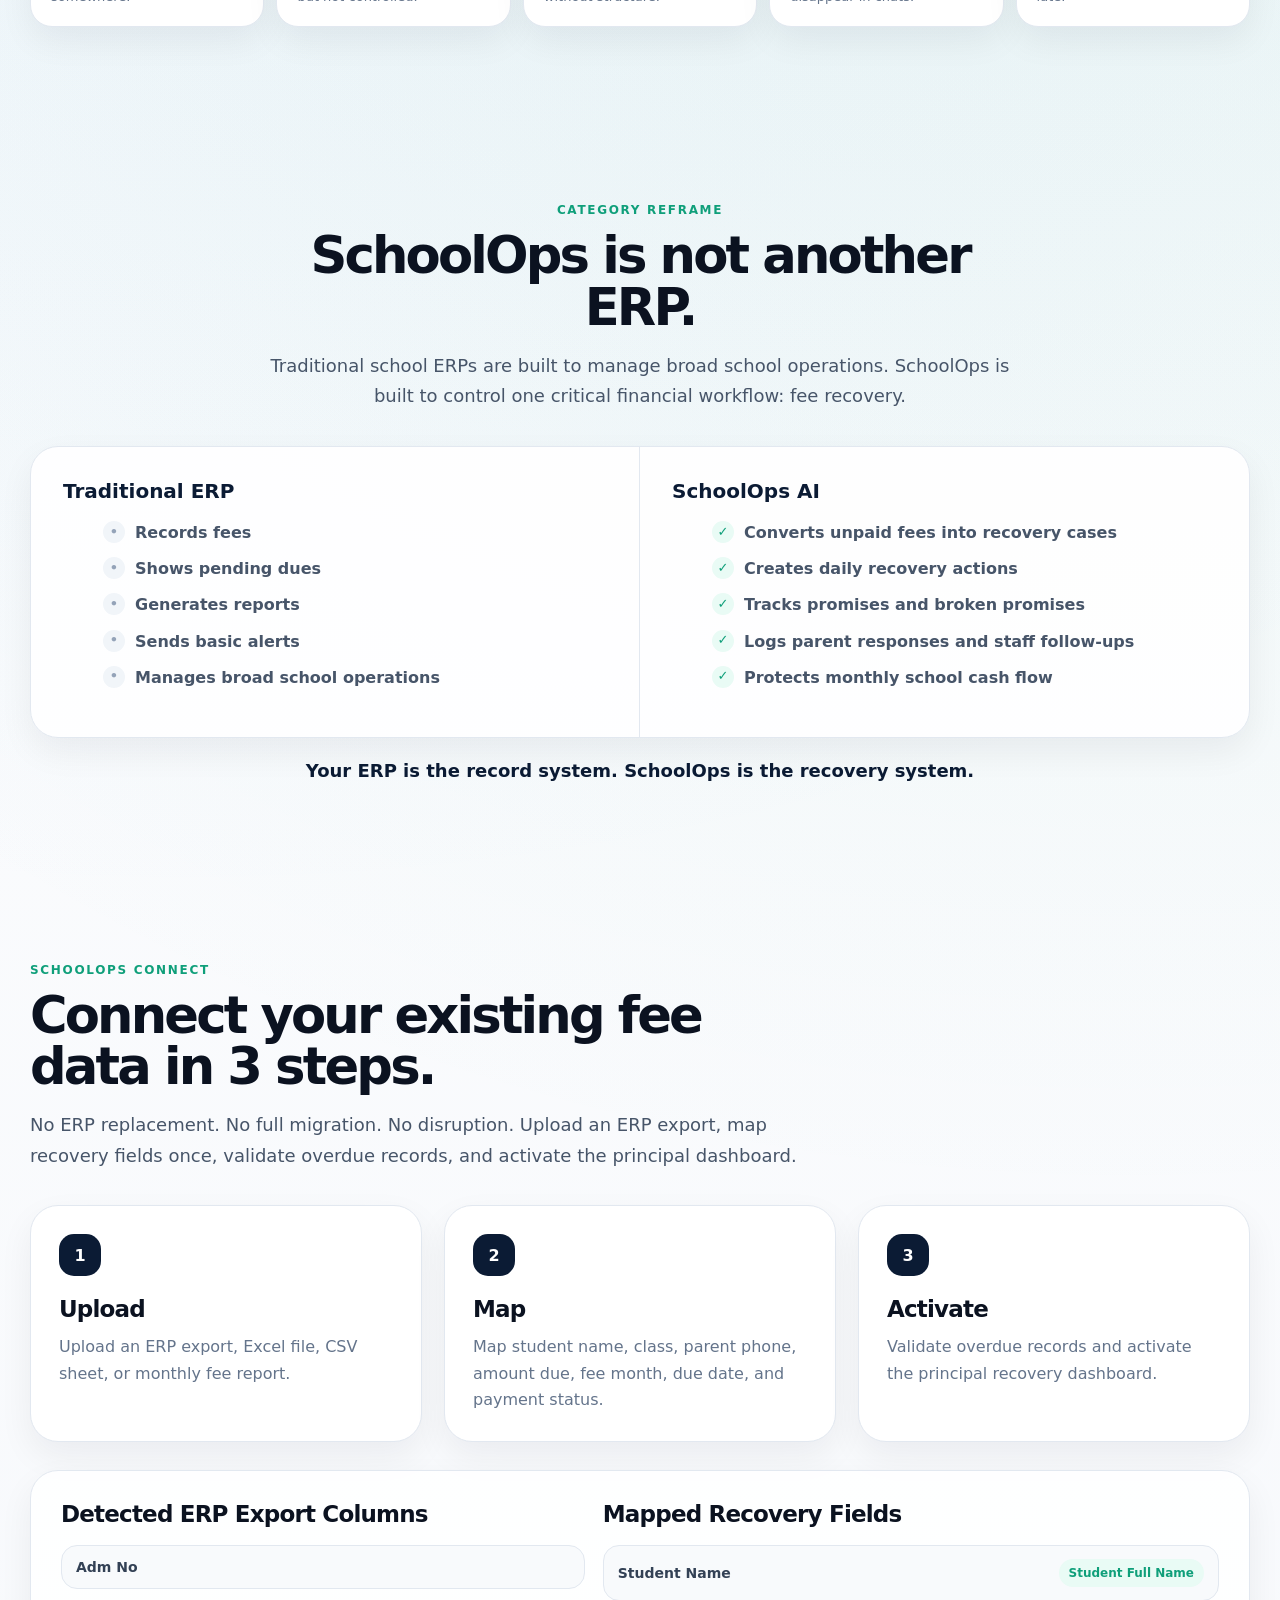
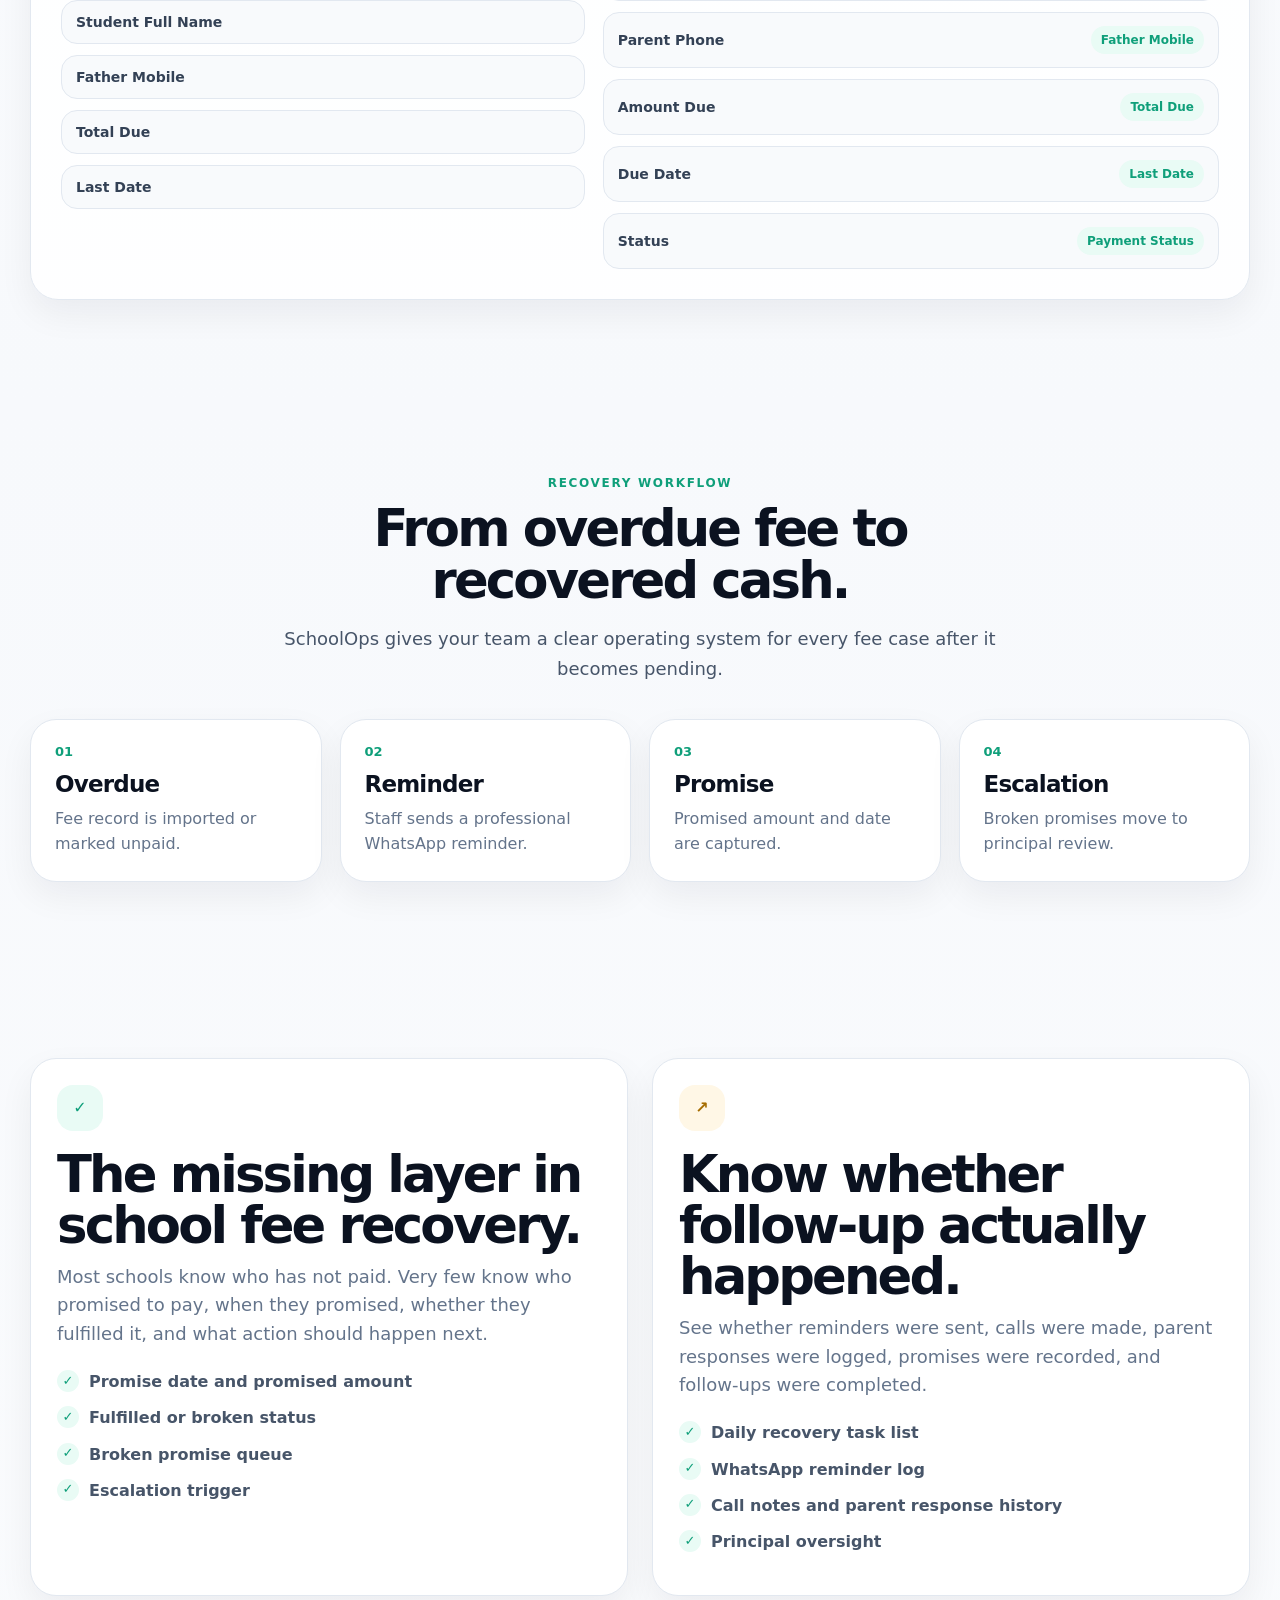
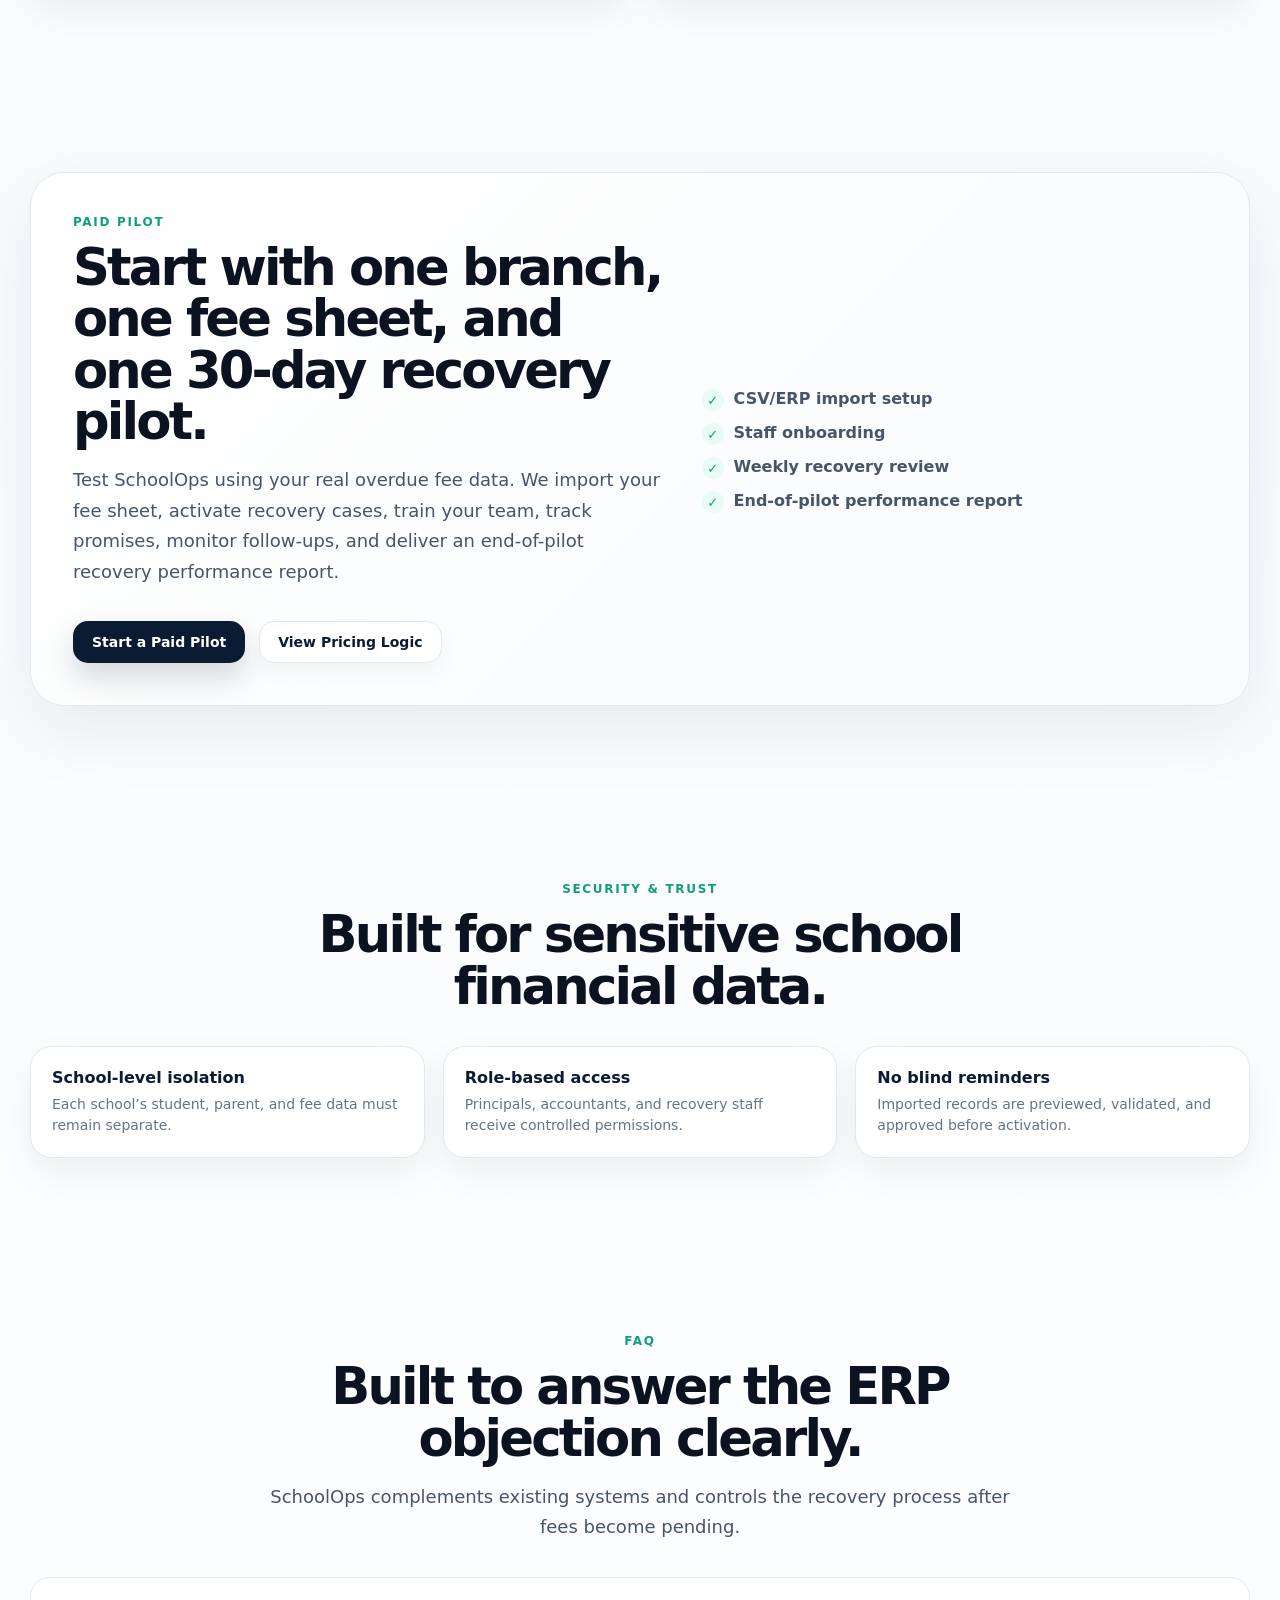
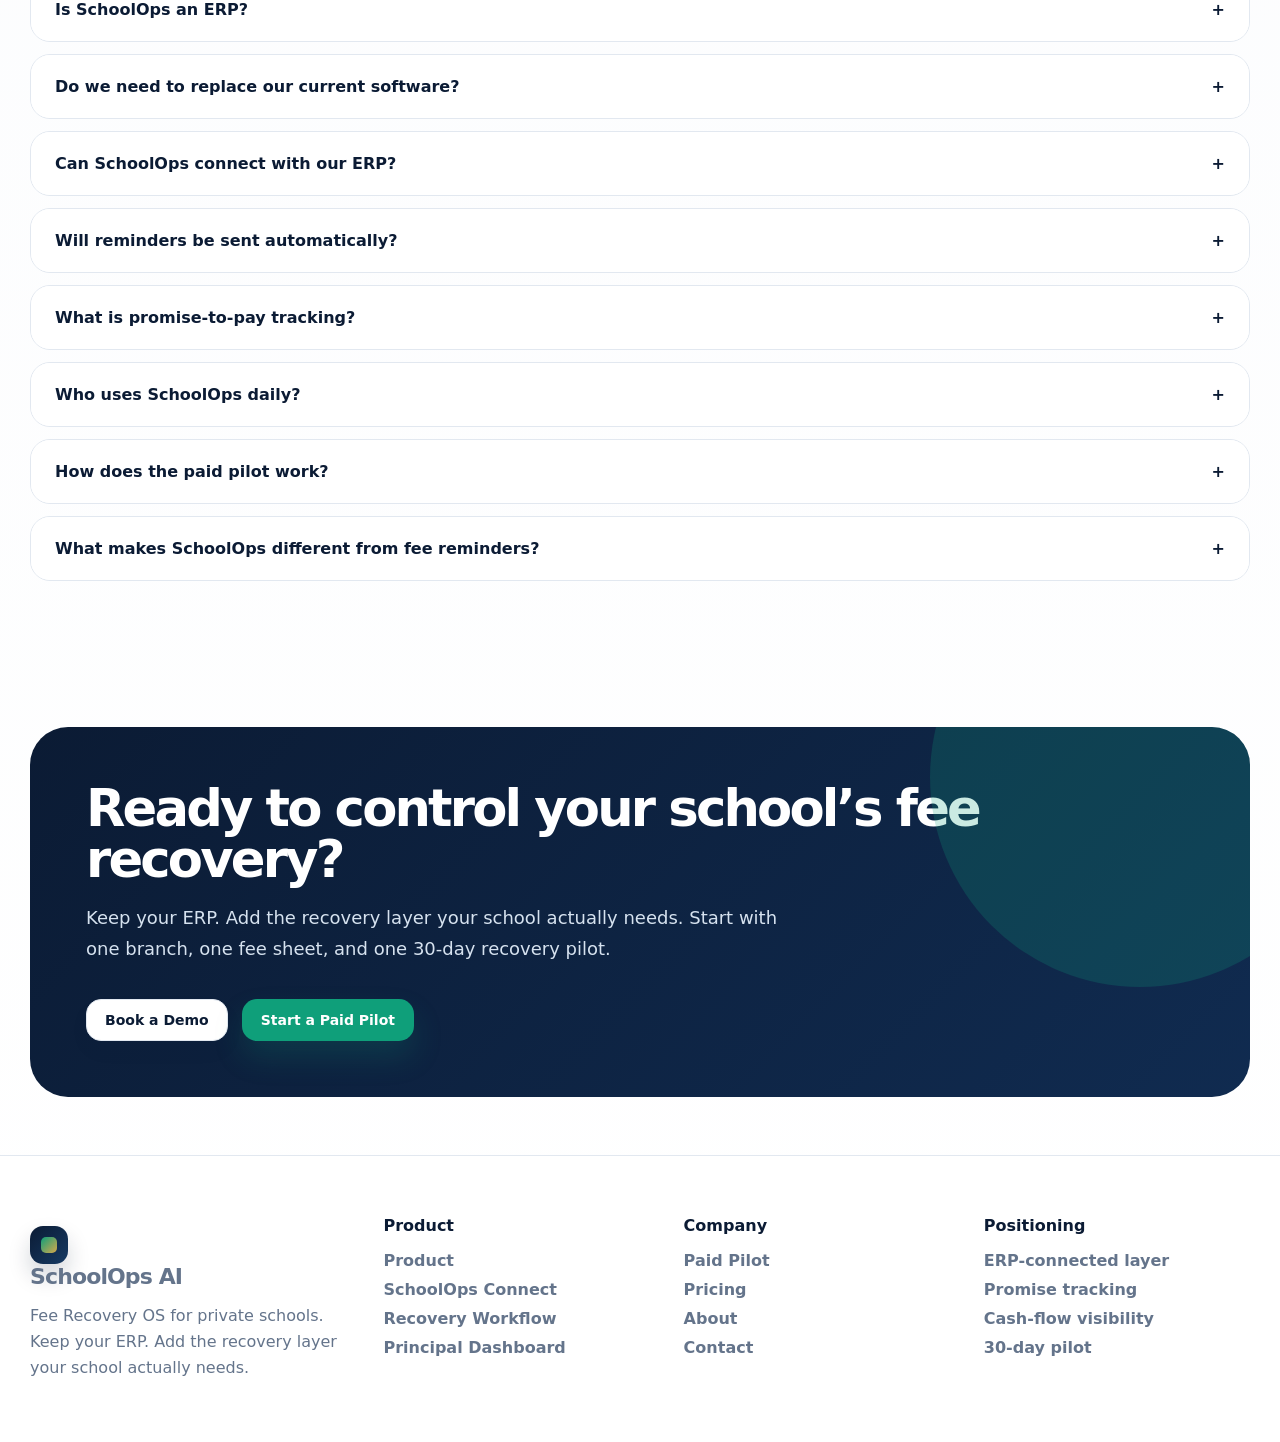
==== commit fd2f4911: "fix: formspree, whatsapp button, anchor price, footer copy" ====
--- a/index.html
+++ b/index.html
@@ -3,7 +3,7 @@
 <head>
   <meta charset="utf-8"><meta name="viewport" content="width=device-width, initial-scale=1">
   <title>SchoolOps AI — Fee Recovery OS for Private Schools</title>
-  <meta name="description" content="SchoolOps AI is an Education Receivables & Fee Recovery OS that turns existing school fee data into recovery action, promise tracking, escalations, and principal cash-flow visibility.">
+  <meta name="description" content="SchoolOps AI is an Fee Recovery OS that turns existing school fee data into recovery action, promise tracking, escalations, and principal cash-flow visibility.">
   <link rel="stylesheet" href="assets/styles.css">
 </head>
 <body>
@@ -26,7 +26,7 @@
   <section class="hero">
     <div class="container hero-grid">
       <div>
-        <div class="eyebrow"><span class="eyebrow-dot"></span> Education Receivables & Fee Recovery OS</div>
+        <div class="eyebrow"><span class="eyebrow-dot"></span> Fee Recovery OS</div>
         <h1>Turn unpaid school fees into a controlled recovery pipeline.</h1>
         <p class="lead">SchoolOps AI connects with your existing ERP, Excel, CSV, or fee reports and converts overdue fee data into WhatsApp follow-ups, promise-to-pay tracking, broken-promise alerts, escalations, staff accountability, and principal-level cash-flow visibility.</p>
         <div class="hero-actions">
@@ -289,7 +289,7 @@
   <div class="container footer-grid">
     <div>
       <a class="logo" href="index.html"><span class="logo-mark"><span></span></span>SchoolOps AI</a>
-      <p>Education Receivables & Fee Recovery OS for private schools. Keep your ERP. Add the recovery layer your school actually needs.</p>
+      <p>Fee Recovery OS for private schools. Keep your ERP. Add the recovery layer your school actually needs.</p>
     </div>
     <div>
       <h4>Product</h4>
@@ -316,5 +316,6 @@
 </footer>
 
 <script src="assets/script.js"></script>
+<a href="https://wa.me/923286222268?text=Assalam%20o%20Alaikum%2C%20I%20want%20to%20book%20a%20SchoolOps%20demo" target="_blank" style="position:fixed;bottom:24px;right:24px;background:%2325D366;color:%23fff;padding:14px 22px;border-radius:50px;font-weight:700;font-size:14px;text-decoration:none;box-shadow:0 4px 20px rgba(0,0,0,0.2);z-index:9999;">💬 WhatsApp Us</a>
 </body>
 </html>
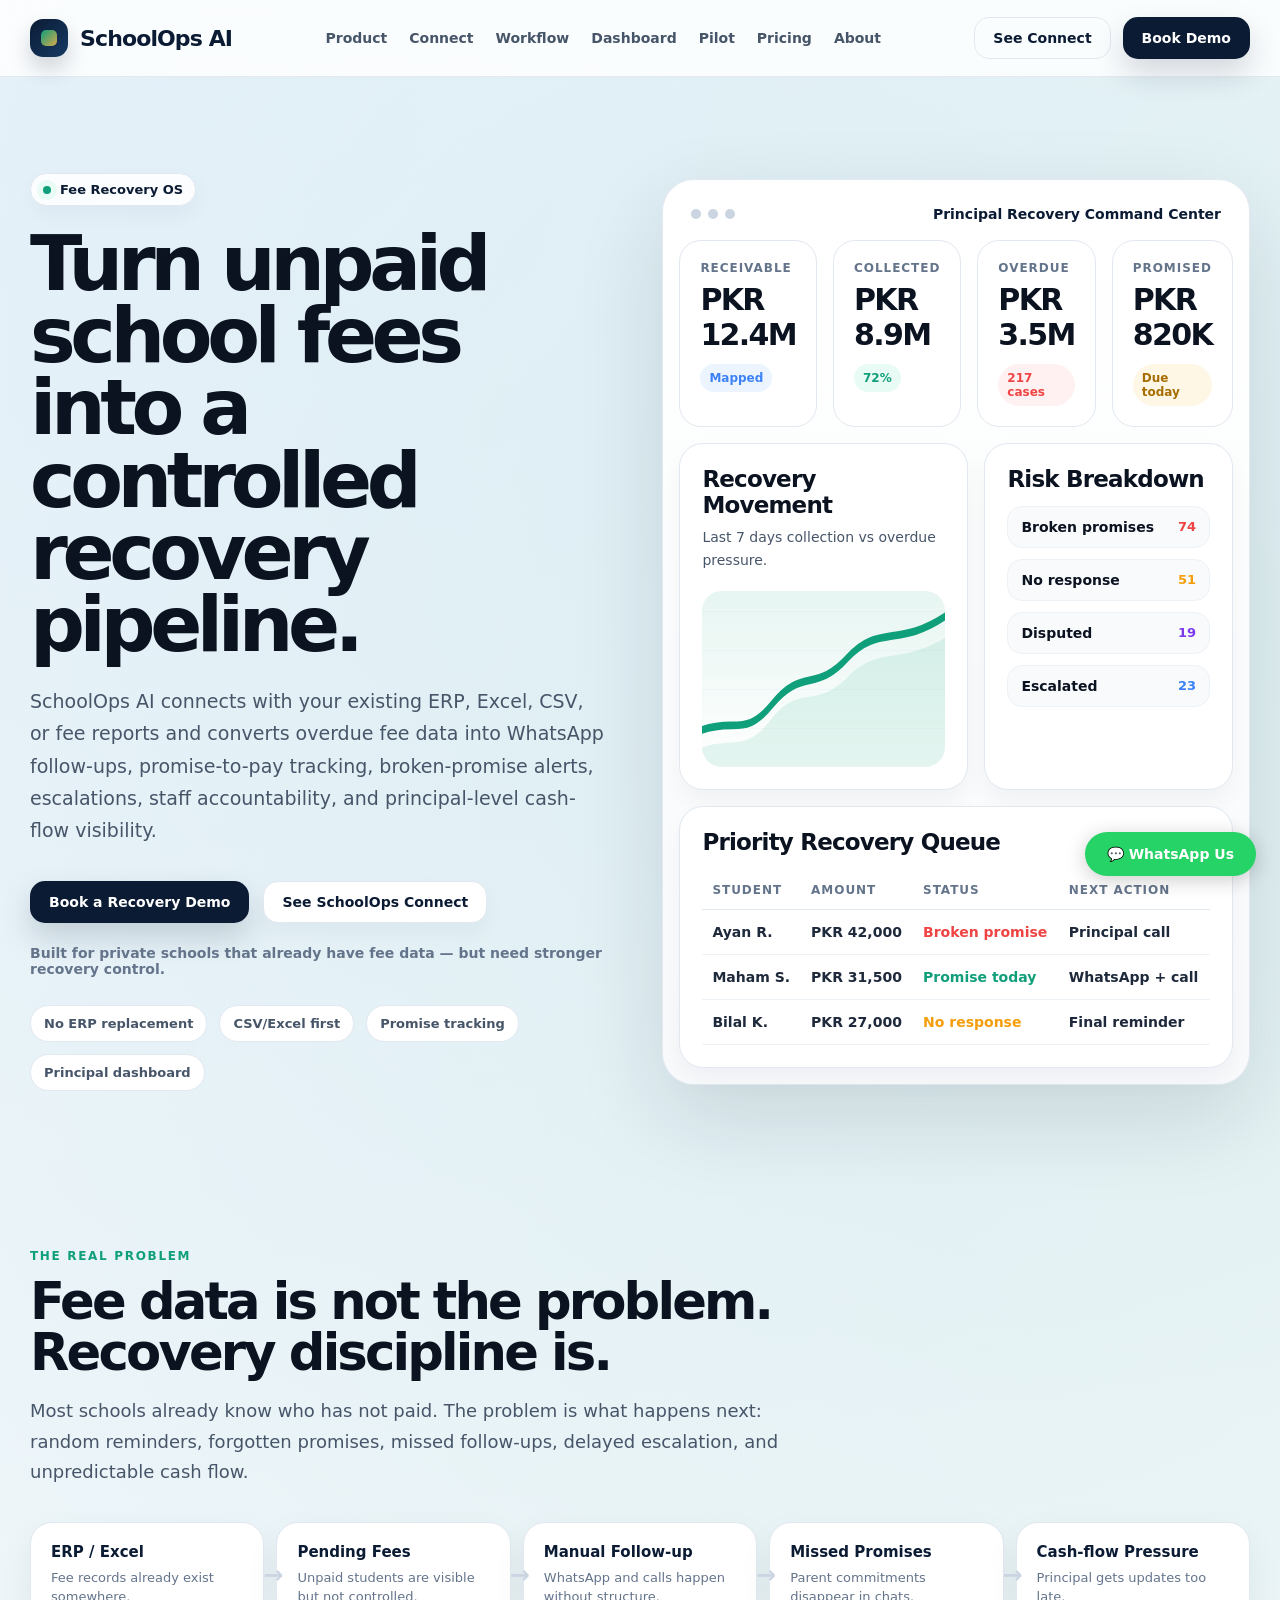
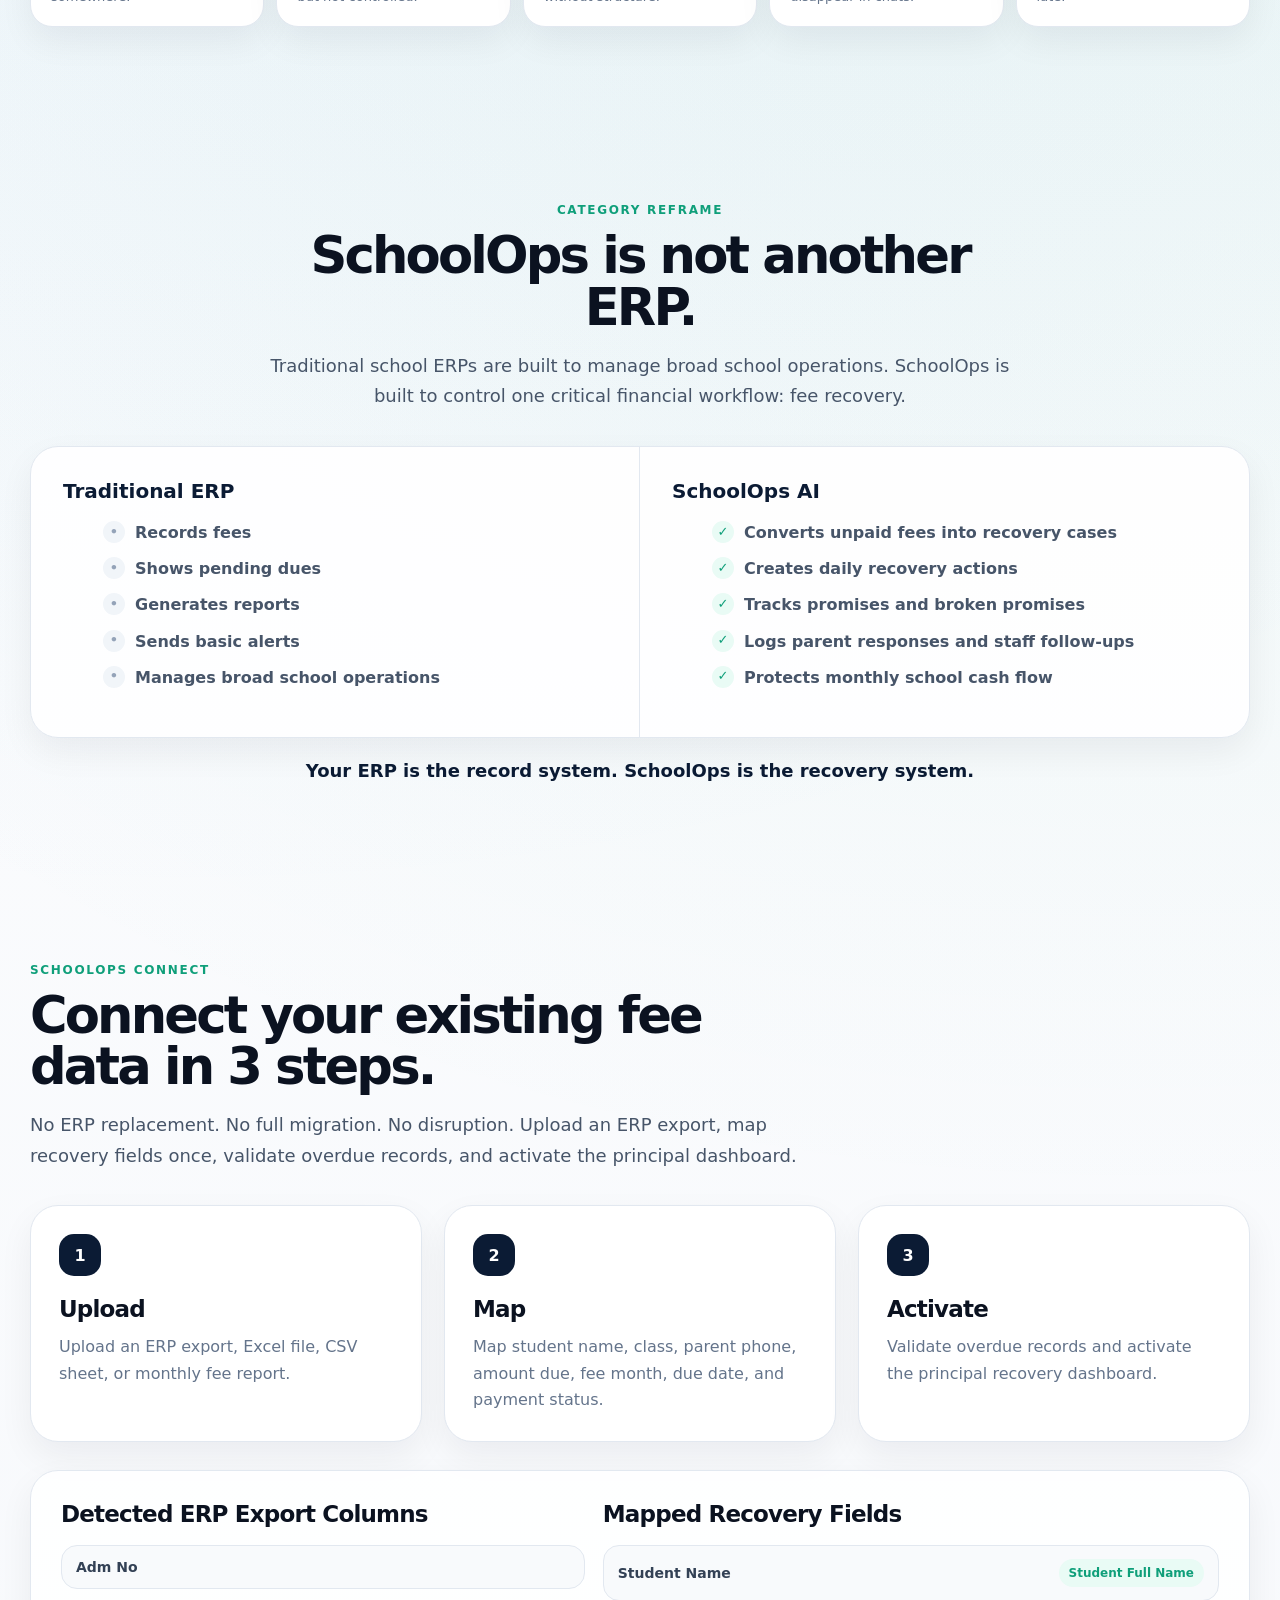
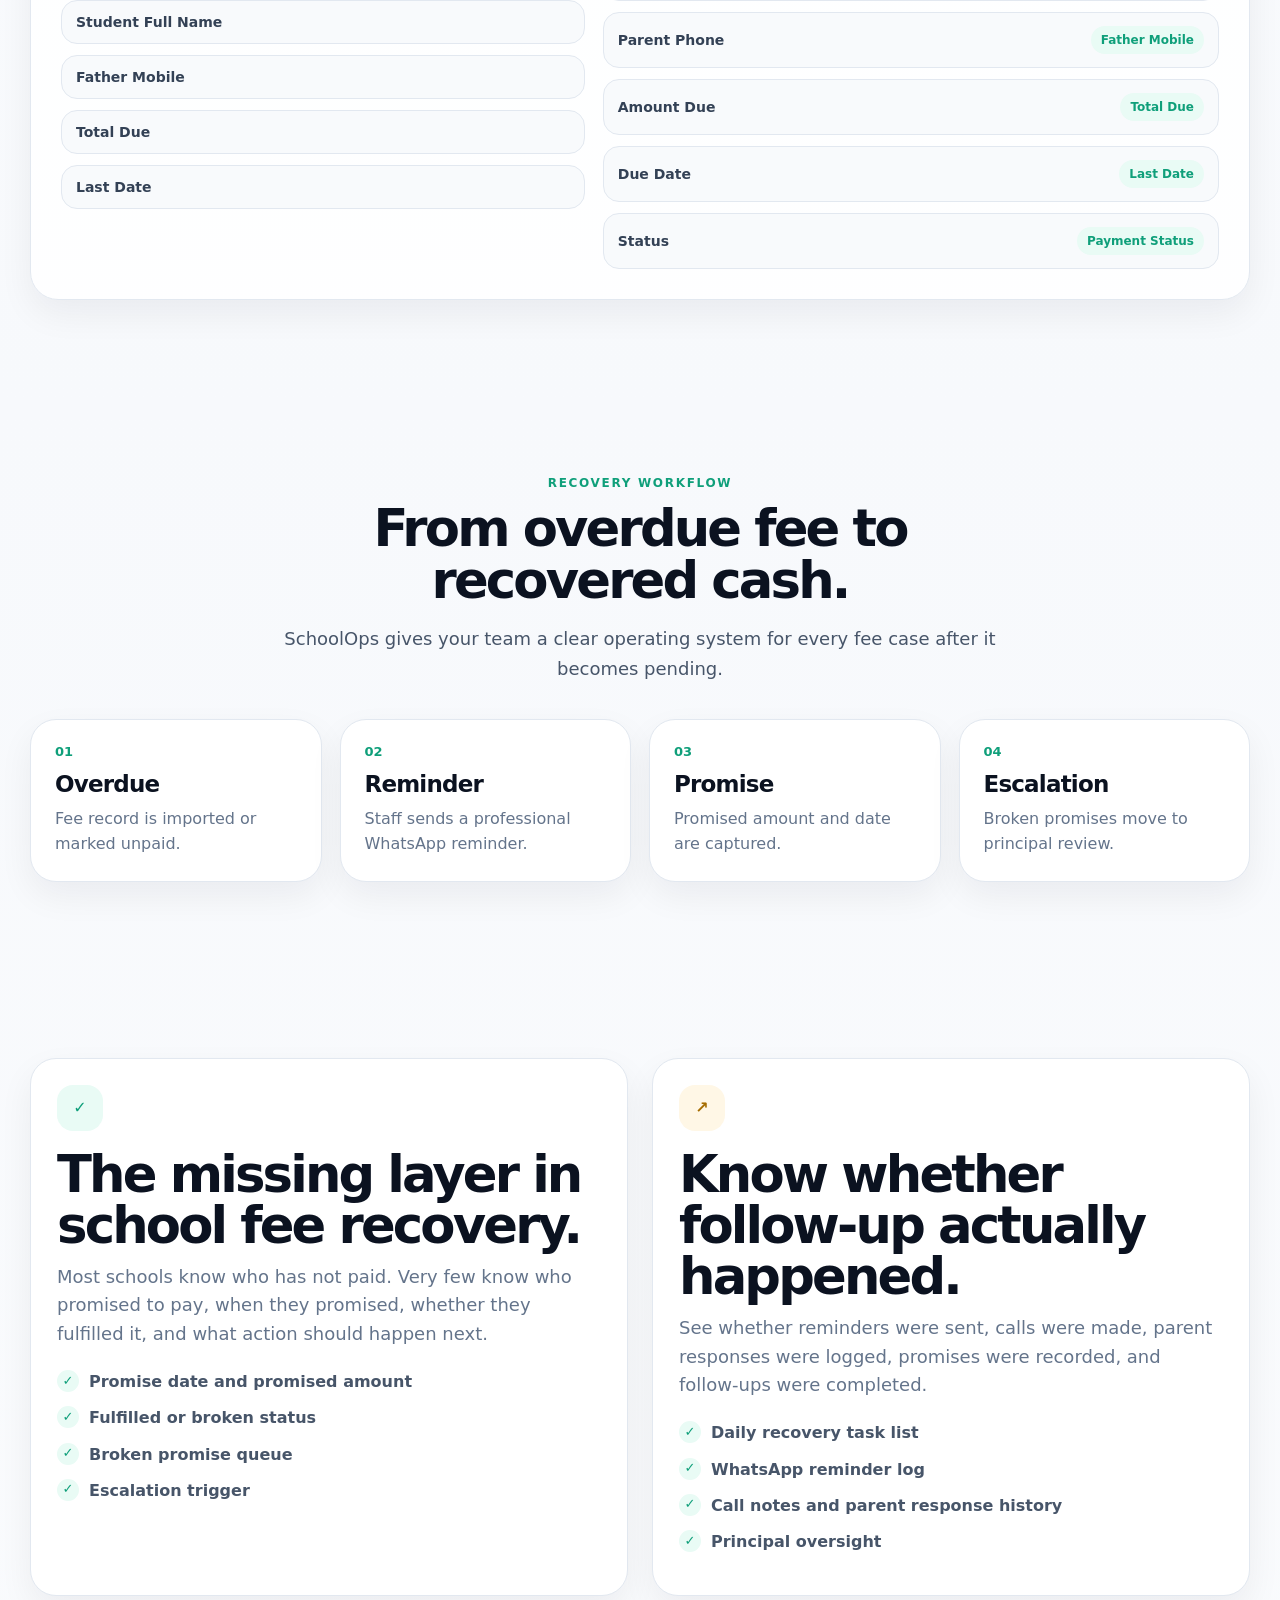
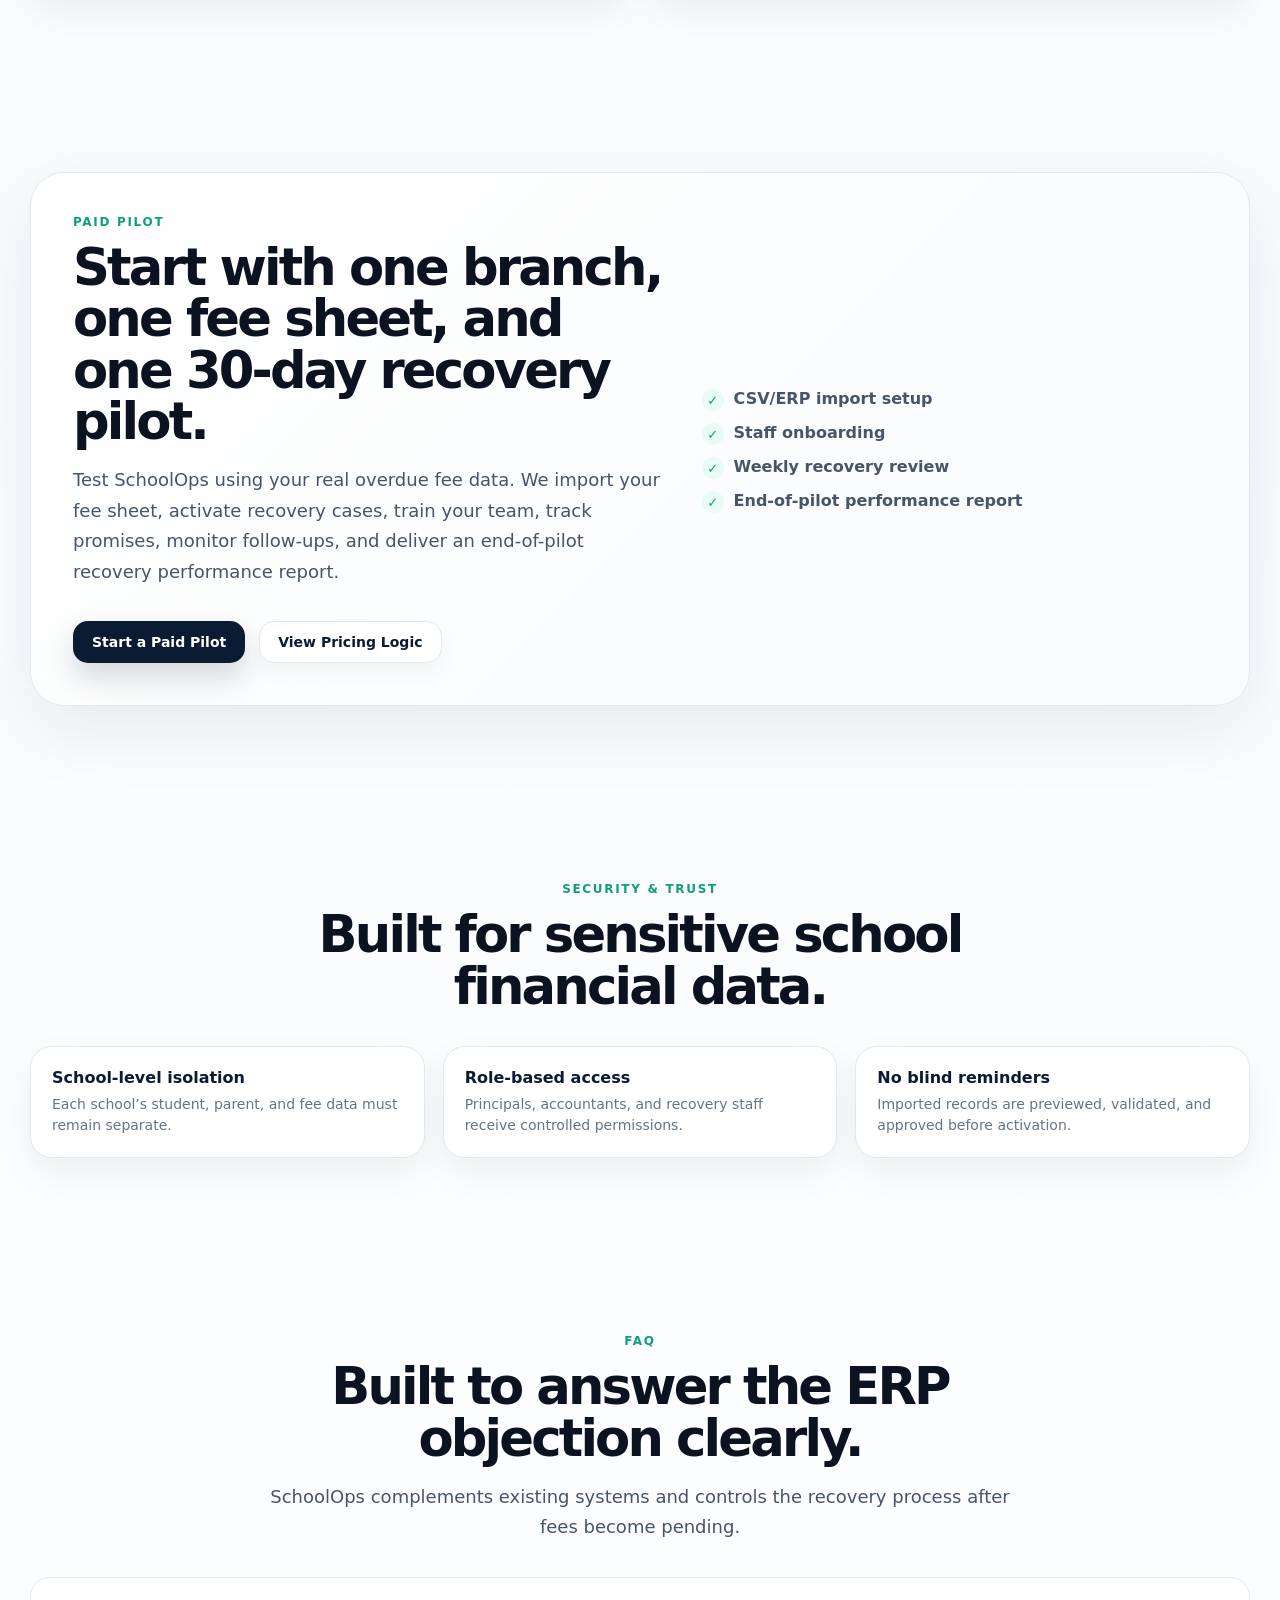
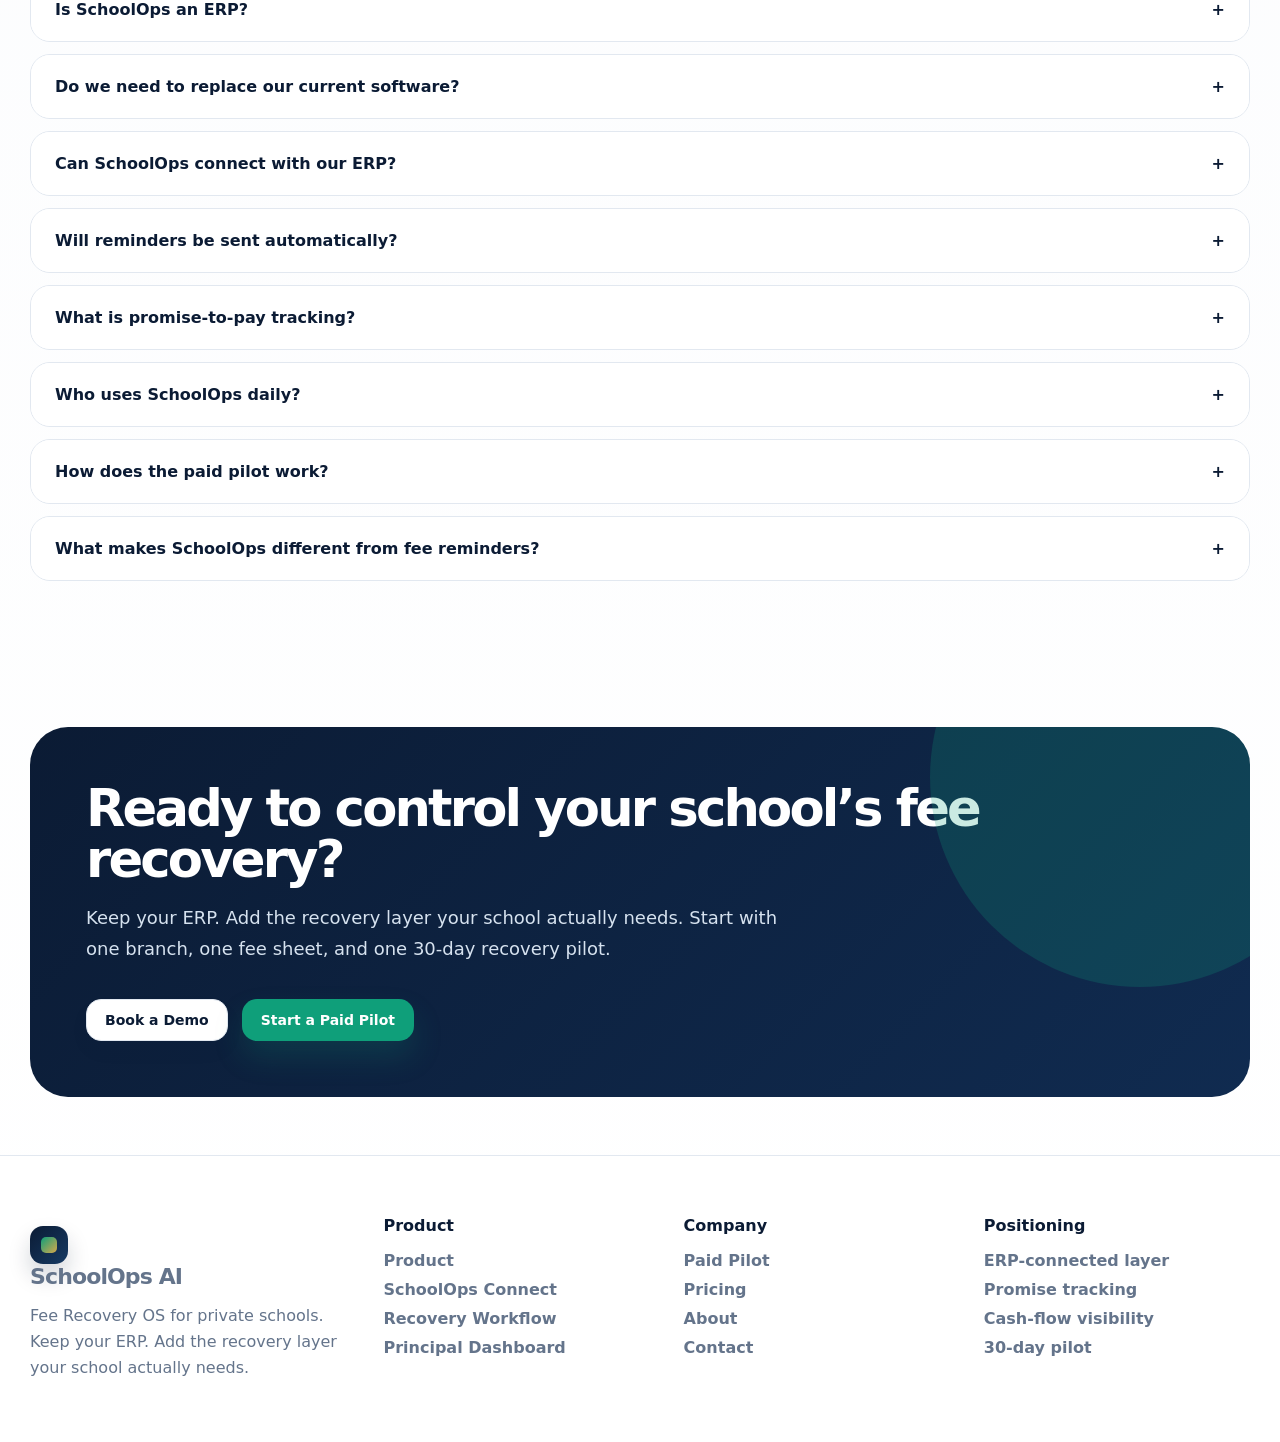
==== commit 1b622309: "Fix WhatsApp button CSS bug, remove ERP-mapping overclaim, align pricing to PKR 8,000" ====
--- a/index.html
+++ b/index.html
@@ -316,6 +316,6 @@
 </footer>
 
 <script src="assets/script.js"></script>
-<a href="https://wa.me/923286222268?text=Assalam%20o%20Alaikum%2C%20I%20want%20to%20book%20a%20SchoolOps%20demo" target="_blank" style="position:fixed;bottom:24px;right:24px;background:%2325D366;color:%23fff;padding:14px 22px;border-radius:50px;font-weight:700;font-size:14px;text-decoration:none;box-shadow:0 4px 20px rgba(0,0,0,0.2);z-index:9999;">💬 WhatsApp Us</a>
+<a href="https://wa.me/923286222268?text=Assalam%20o%20Alaikum%2C%20I%20want%20to%20book%20a%20SchoolOps%20demo" target="_blank" style="position:fixed;bottom:24px;right:24px;background:#25D366;color:#fff;padding:14px 22px;border-radius:50px;font-weight:700;font-size:14px;text-decoration:none;box-shadow:0 4px 20px rgba(0,0,0,0.2);z-index:9999;">💬 WhatsApp Us</a>
 </body>
 </html>
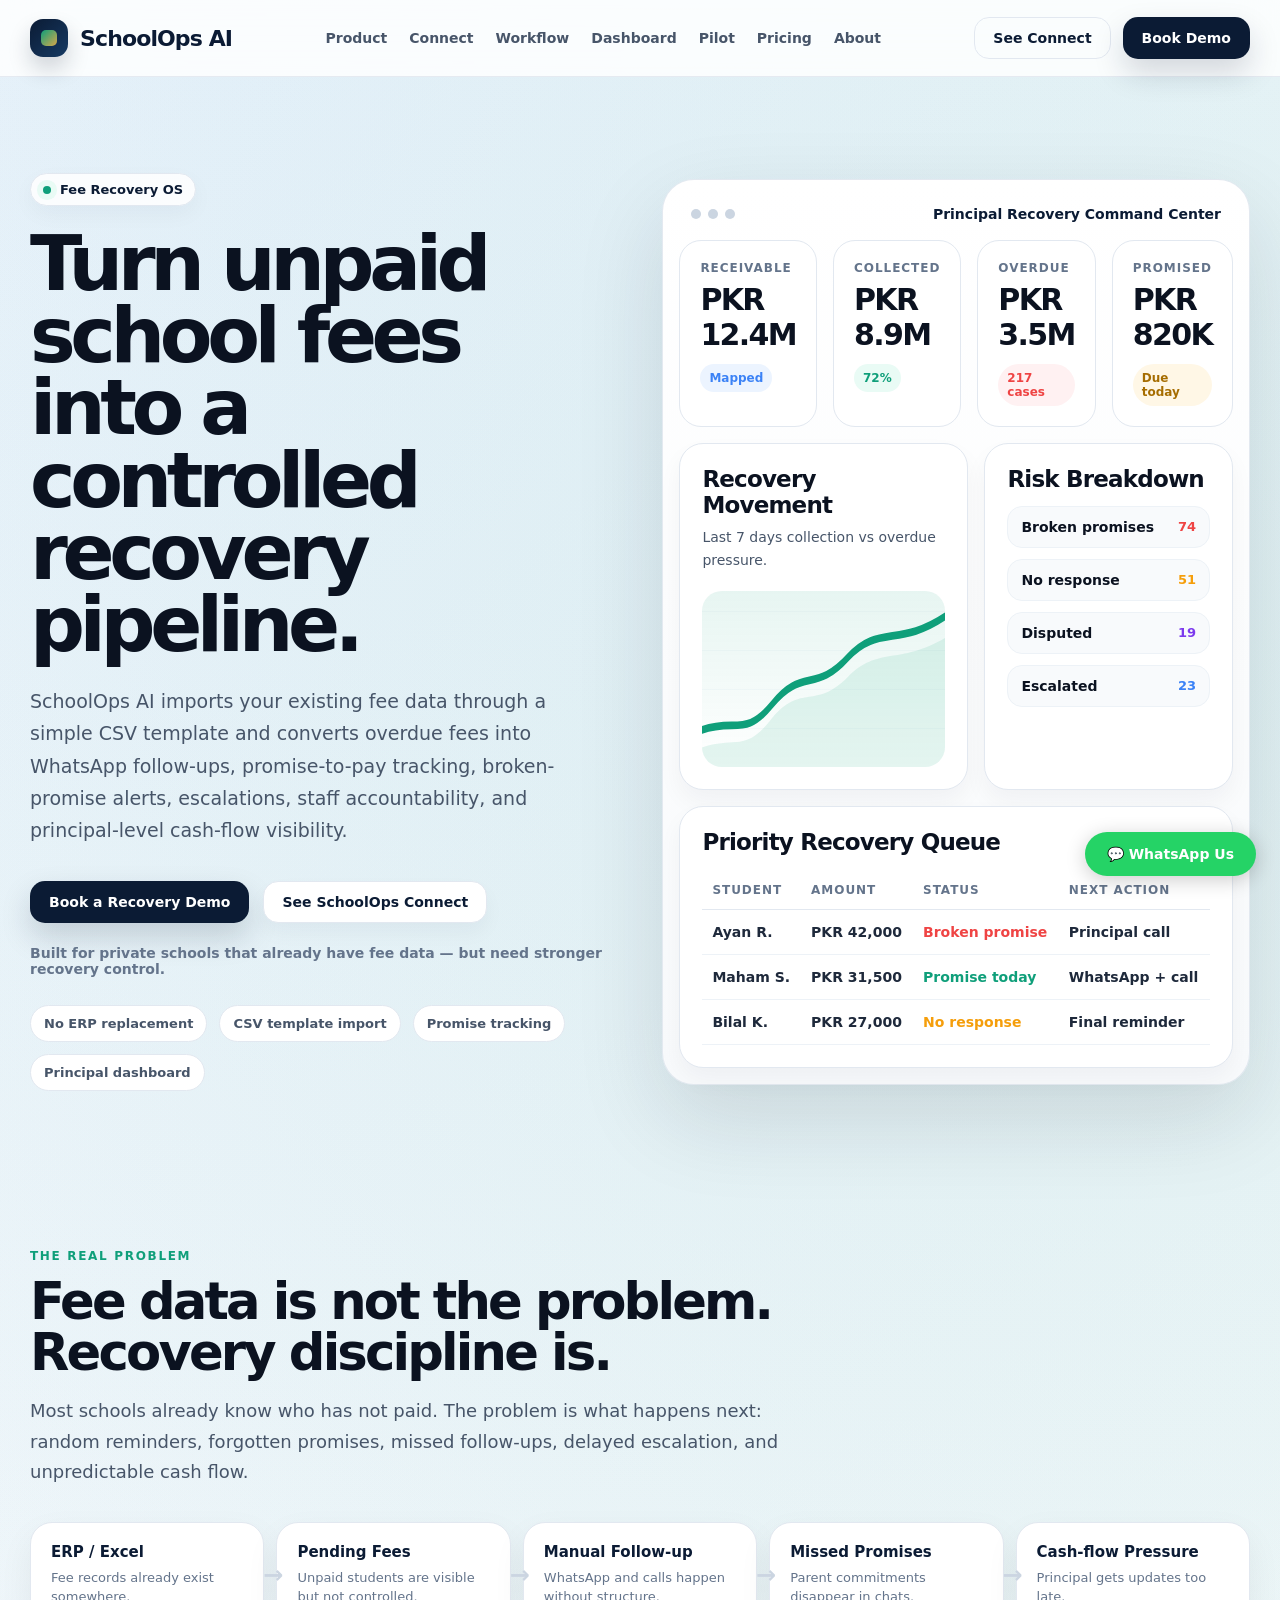
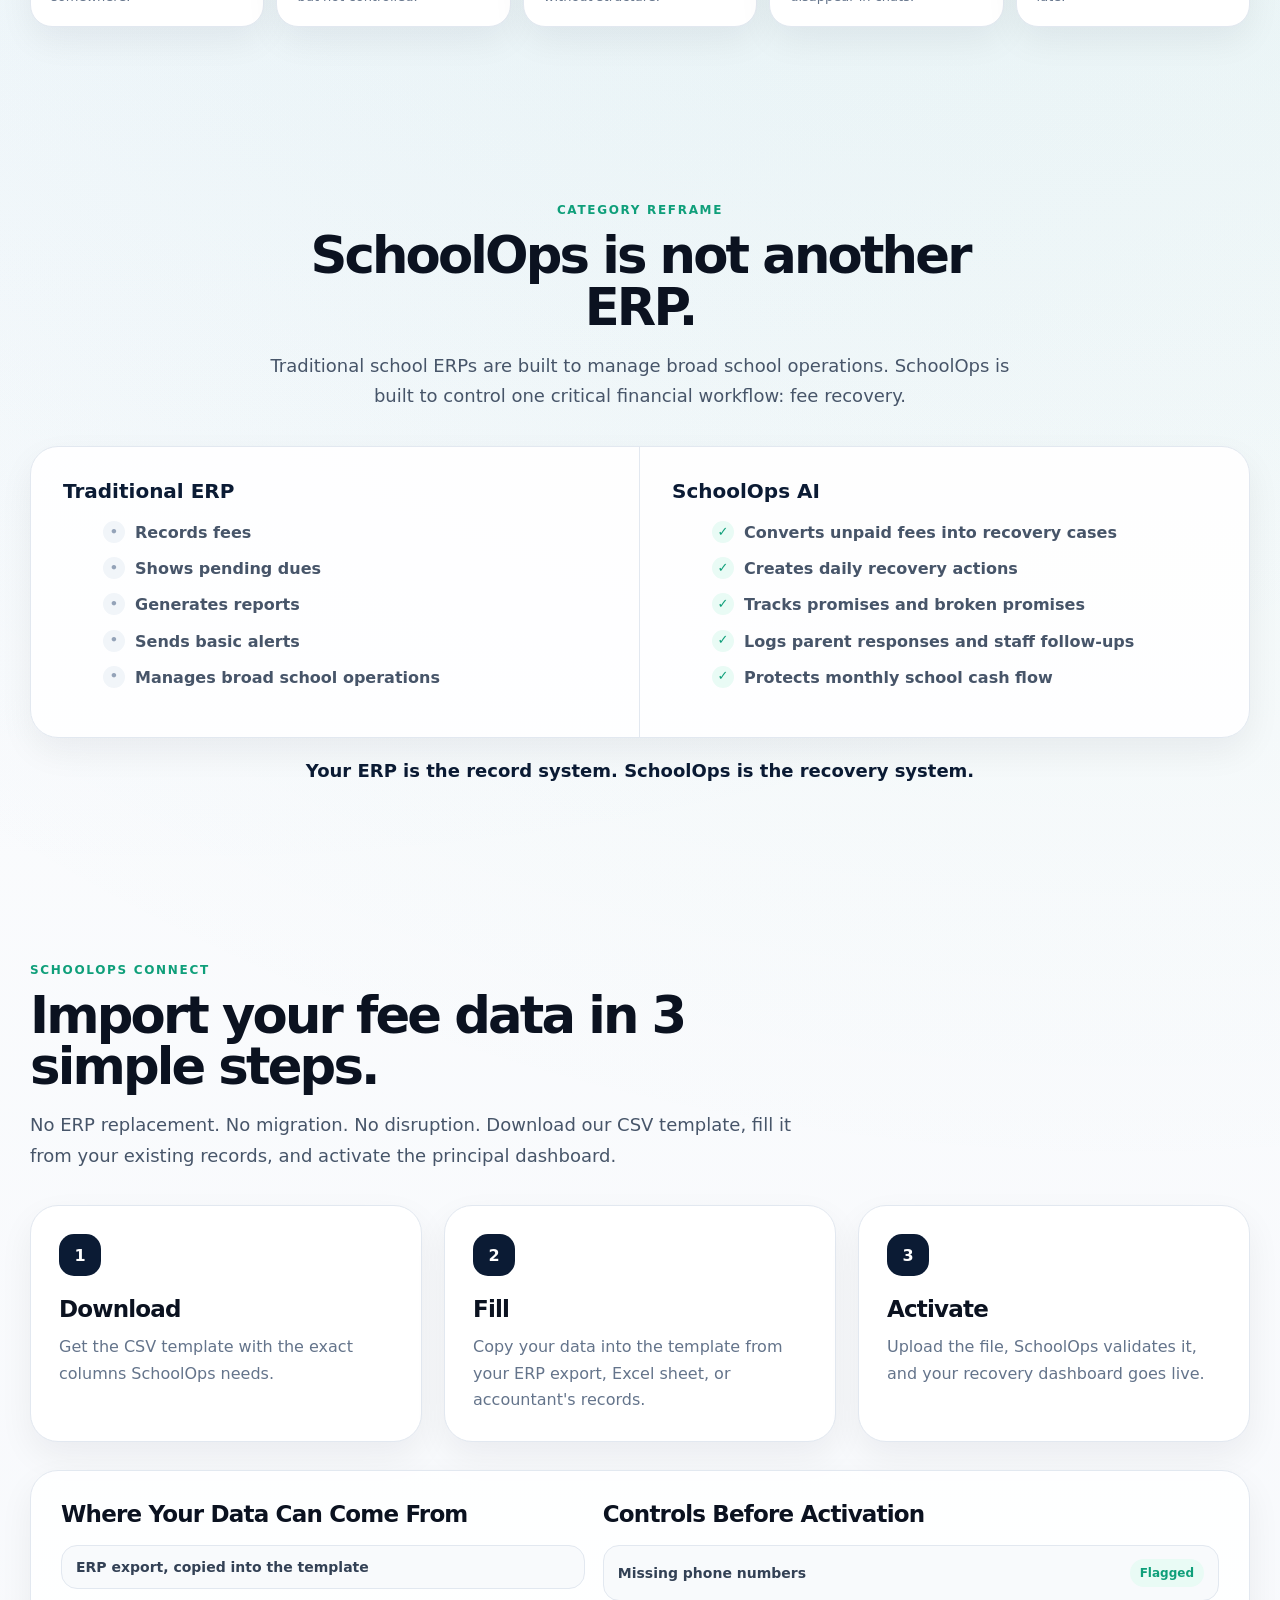
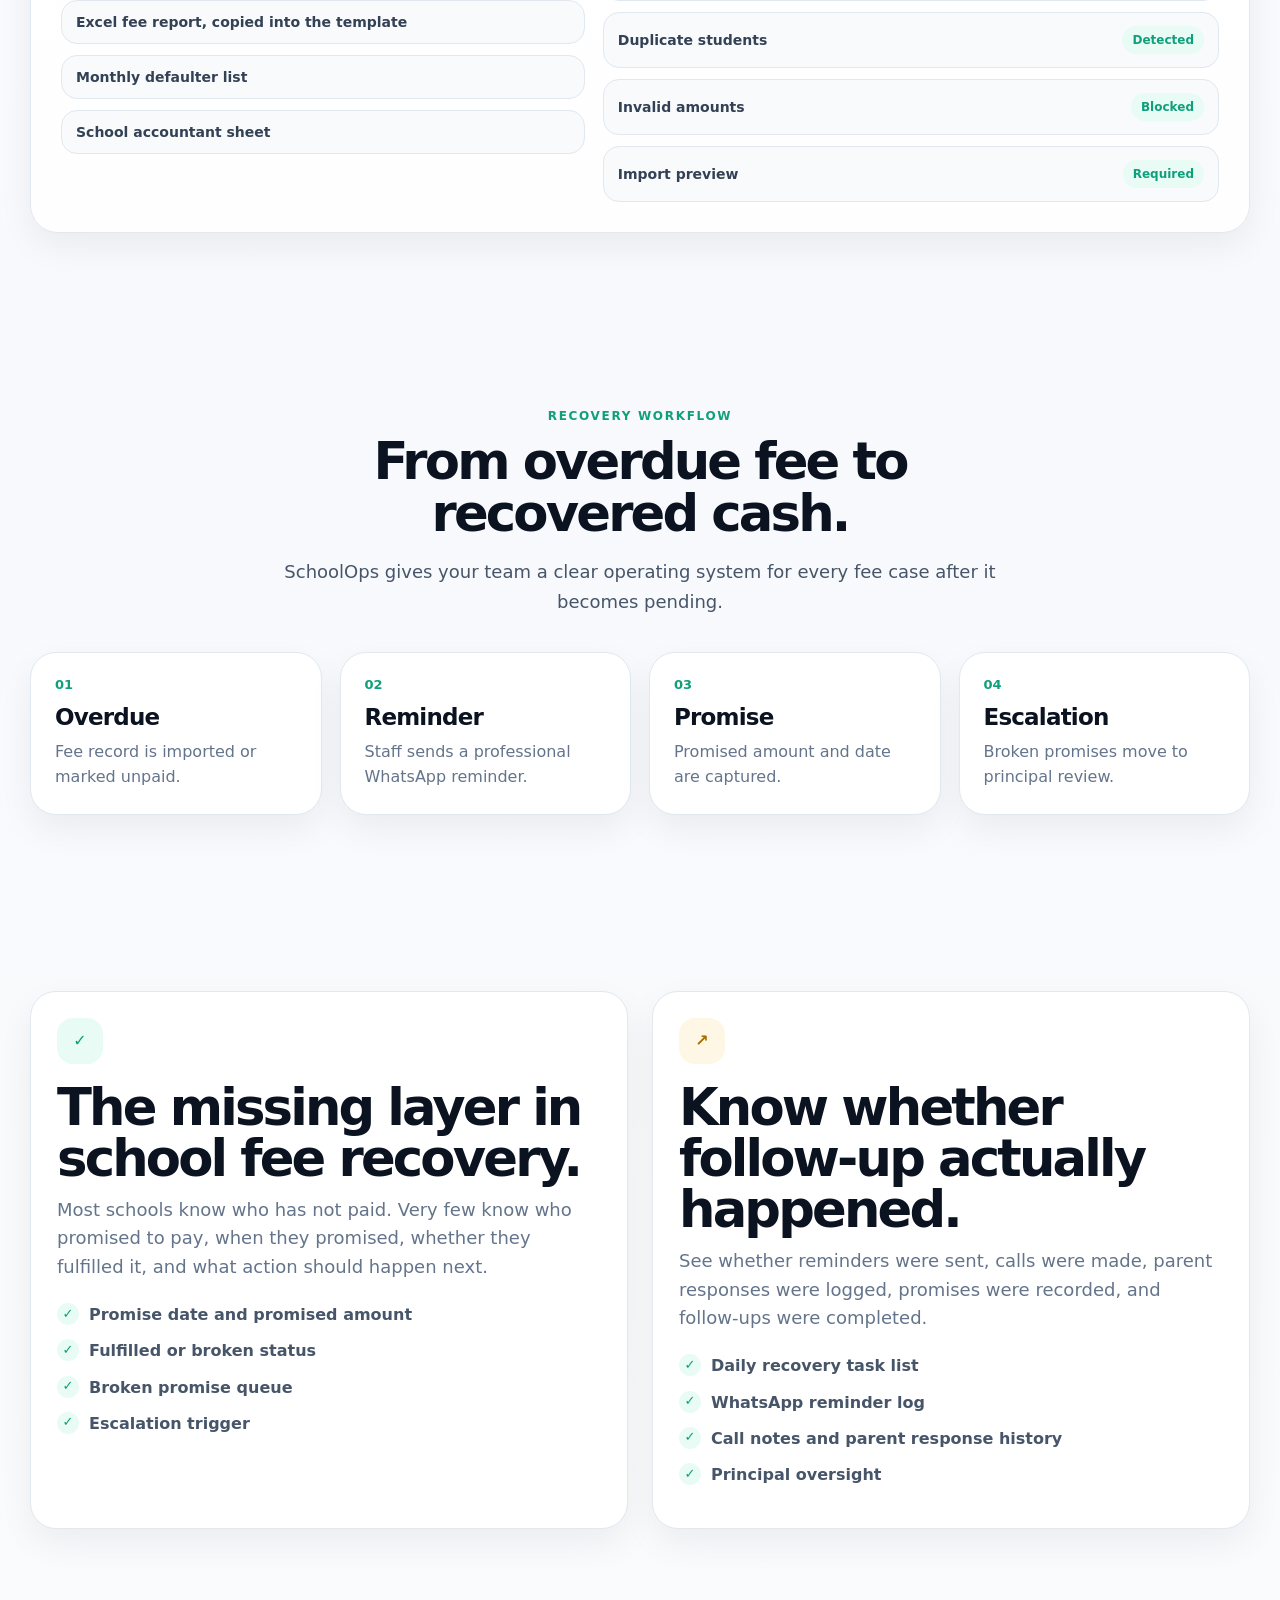
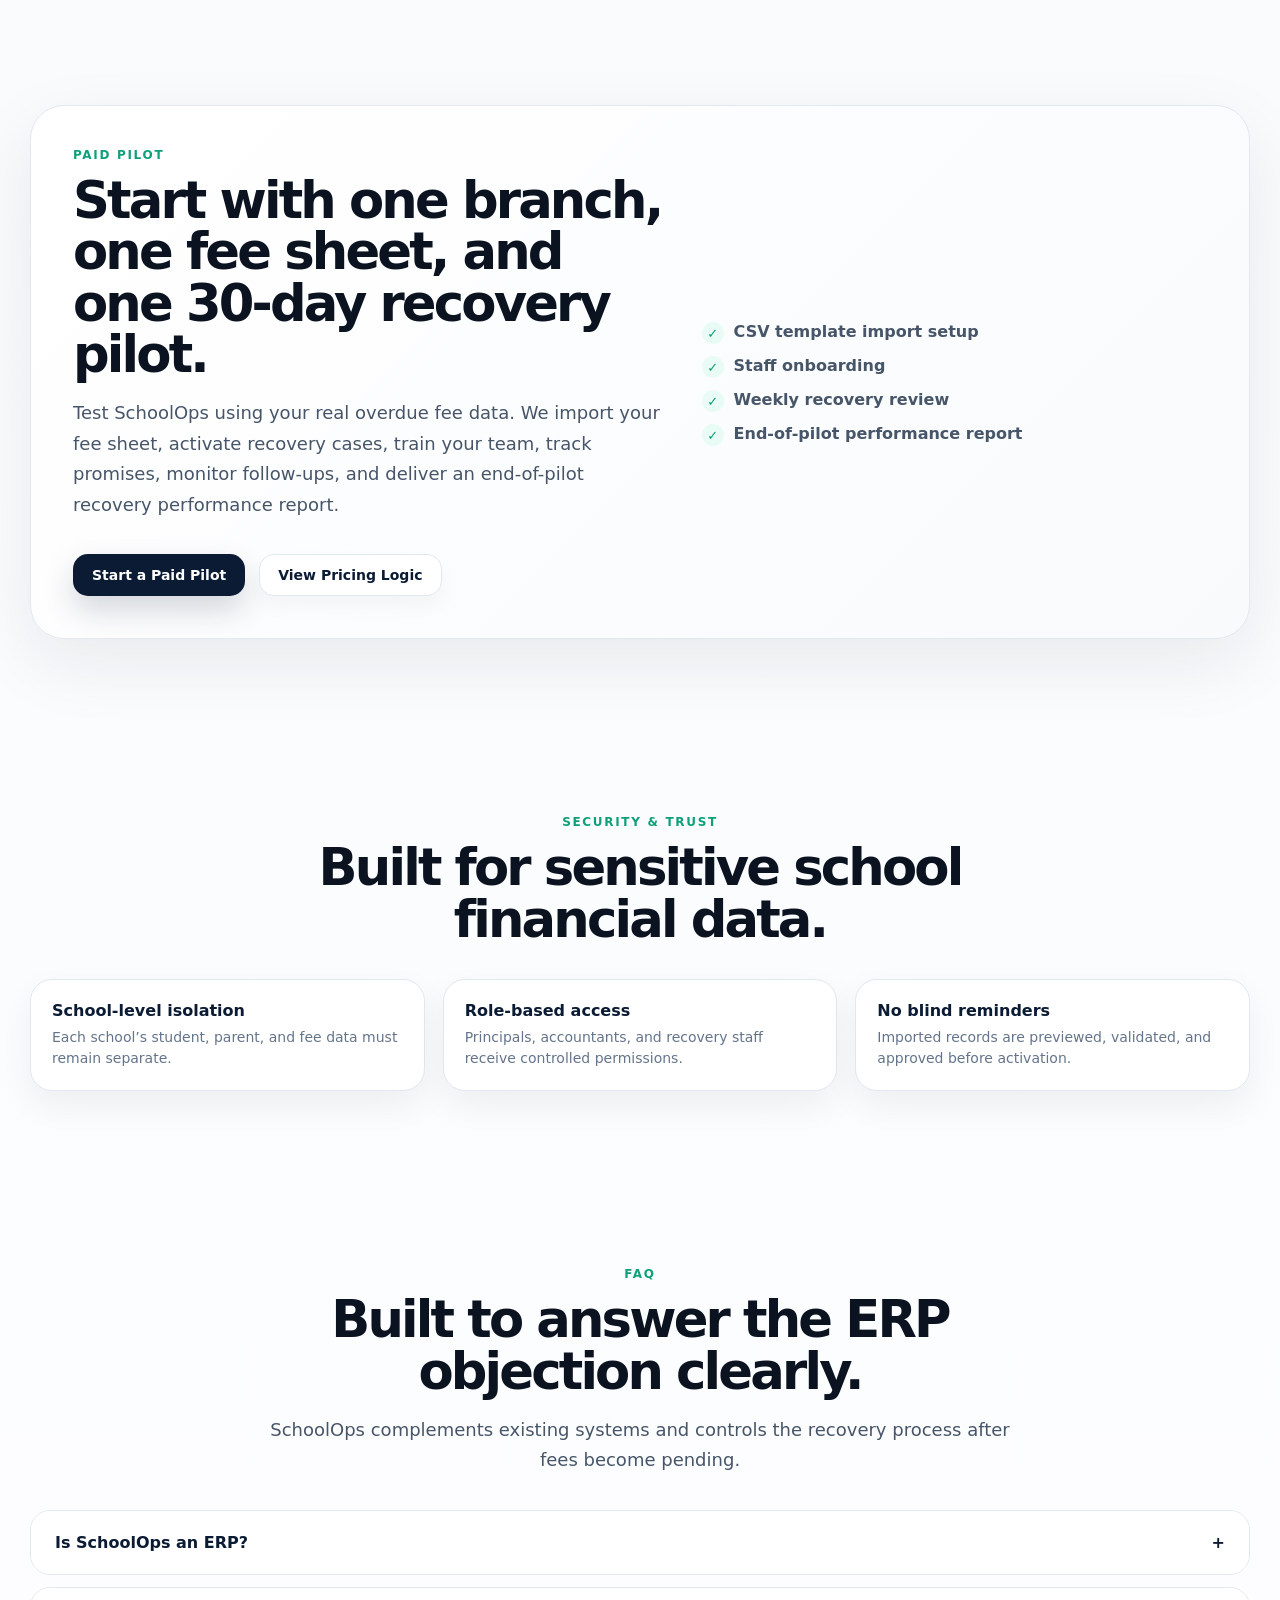
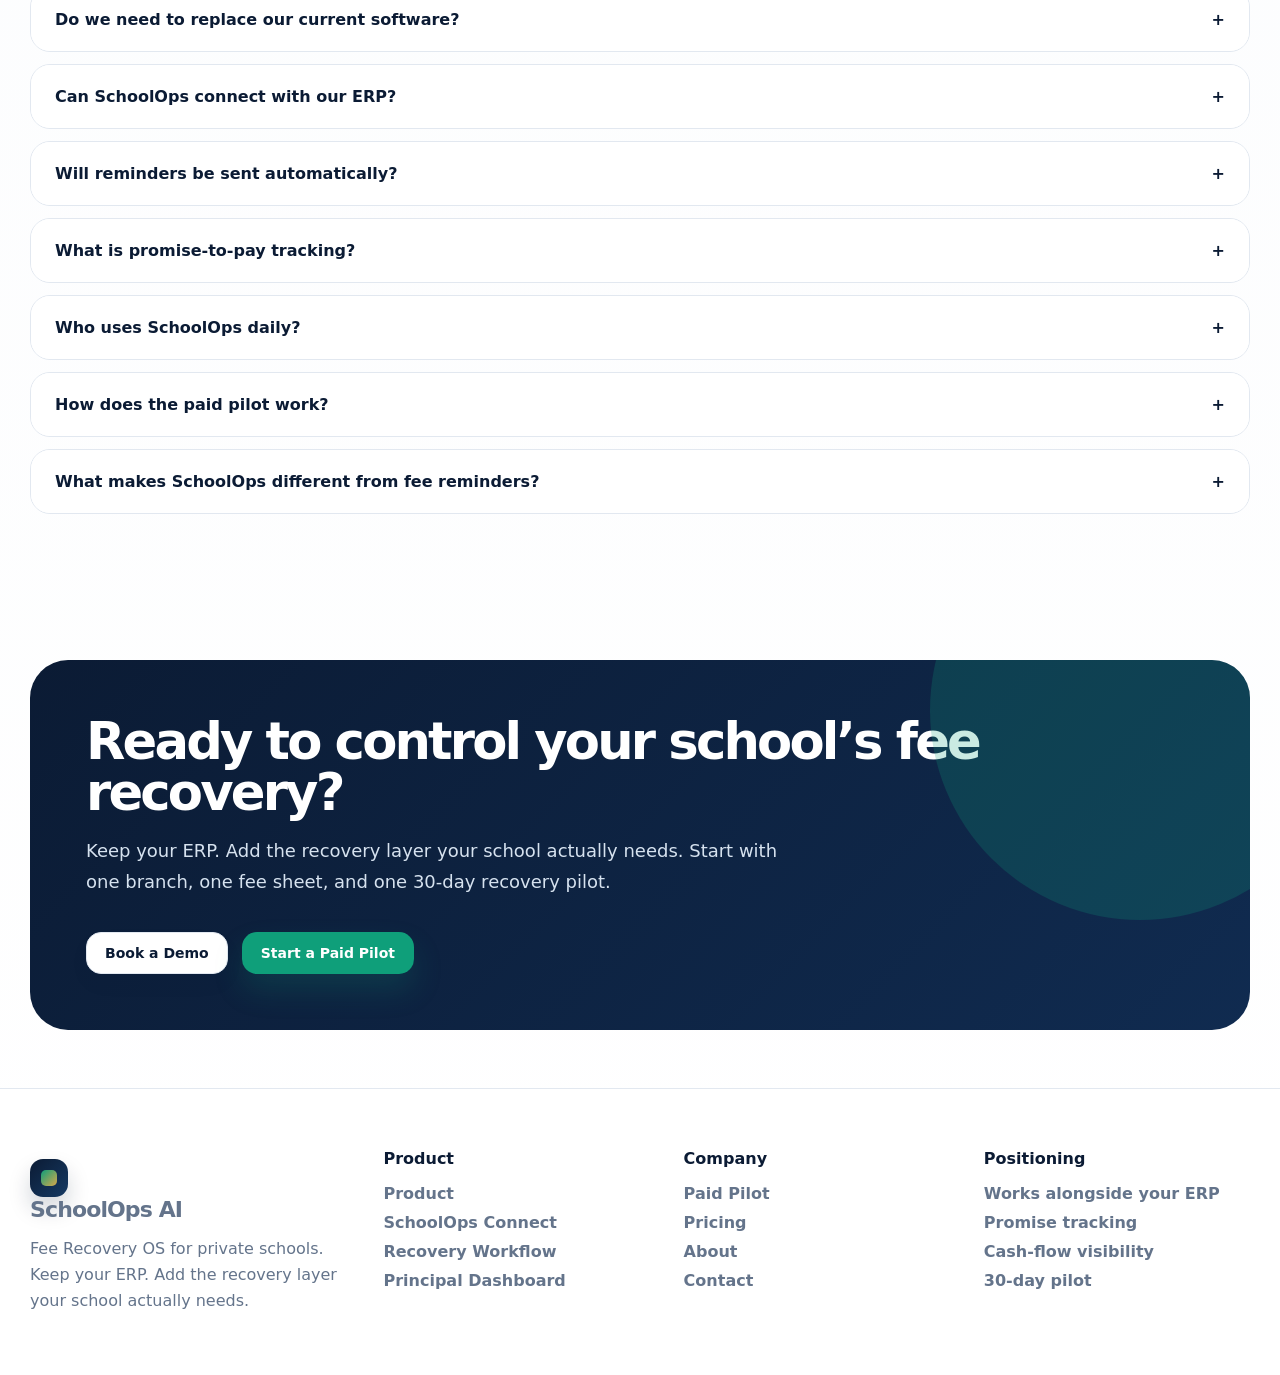
==== commit 8cb22aad: "Replace ERP-mapping mock UI and overclaim copy with honest CSV-template flow, fix footer label site-" ====
--- a/index.html
+++ b/index.html
@@ -3,7 +3,7 @@
 <head>
   <meta charset="utf-8"><meta name="viewport" content="width=device-width, initial-scale=1">
   <title>SchoolOps AI — Fee Recovery OS for Private Schools</title>
-  <meta name="description" content="SchoolOps AI is an Fee Recovery OS that turns existing school fee data into recovery action, promise tracking, escalations, and principal cash-flow visibility.">
+  <meta name="description" content="SchoolOps AI is a Fee Recovery OS that turns existing school fee data into recovery action, promise tracking, escalations, and principal cash-flow visibility.">
   <link rel="stylesheet" href="assets/styles.css">
 </head>
 <body>
@@ -28,7 +28,7 @@
       <div>
         <div class="eyebrow"><span class="eyebrow-dot"></span> Fee Recovery OS</div>
         <h1>Turn unpaid school fees into a controlled recovery pipeline.</h1>
-        <p class="lead">SchoolOps AI connects with your existing ERP, Excel, CSV, or fee reports and converts overdue fee data into WhatsApp follow-ups, promise-to-pay tracking, broken-promise alerts, escalations, staff accountability, and principal-level cash-flow visibility.</p>
+        <p class="lead">SchoolOps AI imports your existing fee data through a simple CSV template and converts overdue fees into WhatsApp follow-ups, promise-to-pay tracking, broken-promise alerts, escalations, staff accountability, and principal-level cash-flow visibility.</p>
         <div class="hero-actions">
           <a class="btn primary" href="contact.html">Book a Recovery Demo</a>
           <a class="btn secondary" href="connect.html">See SchoolOps Connect</a>
@@ -36,7 +36,7 @@
         <div class="trust-line">Built for private schools that already have fee data — but need stronger recovery control.</div>
         <div class="mini-proof">
           <span class="proof-pill">No ERP replacement</span>
-          <span class="proof-pill">CSV/Excel first</span>
+          <span class="proof-pill">CSV template import</span>
           <span class="proof-pill">Promise tracking</span>
           <span class="proof-pill">Principal dashboard</span>
         </div>
@@ -148,30 +148,32 @@
     <div class="container">
       <div class="section-head">
         <div class="section-kicker">SchoolOps Connect</div>
-        <h2>Connect your existing fee data in 3 steps.</h2>
-        <p class="section-copy">No ERP replacement. No full migration. No disruption. Upload an ERP export, map recovery fields once, validate overdue records, and activate the principal dashboard.</p>
+        <h2>Import your fee data in 3 simple steps.</h2>
+        <p class="section-copy">No ERP replacement. No migration. No disruption. Download our CSV template, fill it from your existing records, and activate the principal dashboard.</p>
       </div>
       <div class="steps">
-        <div class="step-card"><div class="step-num">1</div><h3>Upload</h3><p>Upload an ERP export, Excel file, CSV sheet, or monthly fee report.</p></div>
-        <div class="step-card"><div class="step-num">2</div><h3>Map</h3><p>Map student name, class, parent phone, amount due, fee month, due date, and payment status.</p></div>
-        <div class="step-card"><div class="step-num">3</div><h3>Activate</h3><p>Validate overdue records and activate the principal recovery dashboard.</p></div>
+        <div class="step-card"><div class="step-num">1</div><h3>Download</h3><p>Get the CSV template with the exact columns SchoolOps needs.</p></div>
+        <div class="step-card"><div class="step-num">2</div><h3>Fill</h3><p>Copy your data into the template from your ERP export, Excel sheet, or accountant's records.</p></div>
+        <div class="step-card"><div class="step-num">3</div><h3>Activate</h3><p>Upload the file, SchoolOps validates it, and your recovery dashboard goes live.</p></div>
       </div>
       <div class="card pad mock-connect">
         <div class="mapping-ui">
           <div>
-            <h3>Detected ERP Export Columns</h3>
+            <h3>Where Your Data Can Come From</h3>
             <div class="file-list" style="margin-top:18px">
-              <div class="file-item">Adm No</div><div class="file-item">Student Full Name</div><div class="file-item">Father Mobile</div><div class="file-item">Total Due</div><div class="file-item">Last Date</div>
+              <div class="file-item">ERP export, copied into the template</div>
+              <div class="file-item">Excel fee report, copied into the template</div>
+              <div class="file-item">Monthly defaulter list</div>
+              <div class="file-item">School accountant sheet</div>
             </div>
           </div>
           <div>
-            <h3>Mapped Recovery Fields</h3>
+            <h3>Controls Before Activation</h3>
             <div class="map-list" style="margin-top:18px">
-              <div class="map-item"><span>Student Name</span><span>Student Full Name</span></div>
-              <div class="map-item"><span>Parent Phone</span><span>Father Mobile</span></div>
-              <div class="map-item"><span>Amount Due</span><span>Total Due</span></div>
-              <div class="map-item"><span>Due Date</span><span>Last Date</span></div>
-              <div class="map-item"><span>Status</span><span>Payment Status</span></div>
+              <div class="map-item"><span>Missing phone numbers</span><span>Flagged</span></div>
+              <div class="map-item"><span>Duplicate students</span><span>Detected</span></div>
+              <div class="map-item"><span>Invalid amounts</span><span>Blocked</span></div>
+              <div class="map-item"><span>Import preview</span><span>Required</span></div>
             </div>
           </div>
         </div>
@@ -232,7 +234,7 @@
           <div class="hero-actions"><a class="btn primary" href="pilot.html">Start a Paid Pilot</a><a class="btn secondary" href="pricing.html">View Pricing Logic</a></div>
         </div>
         <div class="pilot-list">
-          <div><span class="check">✓</span>CSV/ERP import setup</div>
+          <div><span class="check">✓</span>CSV template import setup</div>
           <div><span class="check">✓</span>Staff onboarding</div>
           <div><span class="check">✓</span>Weekly recovery review</div>
           <div><span class="check">✓</span>End-of-pilot performance report</div>
@@ -264,7 +266,7 @@
       <p class="section-copy">SchoolOps complements existing systems and controls the recovery process after fees become pending.</p>
     </div>
     <div class="faq">
-      <div class="faq-item"><button class="faq-q">Is SchoolOps an ERP?<span>+</span></button><div class="faq-a">No. SchoolOps is a fee recovery layer that works above your ERP, Excel, CSV, or fee reports.</div></div><div class="faq-item"><button class="faq-q">Do we need to replace our current software?<span>+</span></button><div class="faq-a">No. SchoolOps can import your existing fee data and activate a recovery dashboard.</div></div><div class="faq-item"><button class="faq-q">Can SchoolOps connect with our ERP?<span>+</span></button><div class="faq-a">The first version supports CSV and Excel exports from your ERP. API connectors can be added later where supported.</div></div><div class="faq-item"><button class="faq-q">Will reminders be sent automatically?<span>+</span></button><div class="faq-a">No blind automation. Imported data is validated and approved before recovery actions are activated.</div></div><div class="faq-item"><button class="faq-q">What is promise-to-pay tracking?<span>+</span></button><div class="faq-a">It records when a parent promises to pay, the amount promised, the promised date, and whether the promise was fulfilled or broken.</div></div><div class="faq-item"><button class="faq-q">Who uses SchoolOps daily?<span>+</span></button><div class="faq-a">Accountants, admin officers, recovery staff, principals, and school owners.</div></div><div class="faq-item"><button class="faq-q">How does the paid pilot work?<span>+</span></button><div class="faq-a">One branch or school uploads one fee sheet, activates recovery cases, tracks follow-ups, and receives an end-of-pilot recovery performance report.</div></div><div class="faq-item"><button class="faq-q">What makes SchoolOps different from fee reminders?<span>+</span></button><div class="faq-a">Fee reminders are only one action. SchoolOps manages the full recovery pipeline: reminders, responses, promises, broken promises, follow-ups, escalations, and reporting.</div></div>
+      <div class="faq-item"><button class="faq-q">Is SchoolOps an ERP?<span>+</span></button><div class="faq-a">No. SchoolOps is a fee recovery layer that works above your ERP, Excel, CSV, or fee reports.</div></div><div class="faq-item"><button class="faq-q">Do we need to replace our current software?<span>+</span></button><div class="faq-a">No. SchoolOps can import your existing fee data and activate a recovery dashboard.</div></div><div class="faq-item"><button class="faq-q">Can SchoolOps connect with our ERP?<span>+</span></button><div class="faq-a">The first version uses a CSV template — copy your fee data in from your ERP export, Excel sheet, or accountant's records, no integration required. Direct API connectors can be added later where supported.</div></div><div class="faq-item"><button class="faq-q">Will reminders be sent automatically?<span>+</span></button><div class="faq-a">No blind automation. Imported data is validated and approved before recovery actions are activated.</div></div><div class="faq-item"><button class="faq-q">What is promise-to-pay tracking?<span>+</span></button><div class="faq-a">It records when a parent promises to pay, the amount promised, the promised date, and whether the promise was fulfilled or broken.</div></div><div class="faq-item"><button class="faq-q">Who uses SchoolOps daily?<span>+</span></button><div class="faq-a">Accountants, admin officers, recovery staff, principals, and school owners.</div></div><div class="faq-item"><button class="faq-q">How does the paid pilot work?<span>+</span></button><div class="faq-a">One branch or school uploads one fee sheet, activates recovery cases, tracks follow-ups, and receives an end-of-pilot recovery performance report.</div></div><div class="faq-item"><button class="faq-q">What makes SchoolOps different from fee reminders?<span>+</span></button><div class="faq-a">Fee reminders are only one action. SchoolOps manages the full recovery pipeline: reminders, responses, promises, broken promises, follow-ups, escalations, and reporting.</div></div>
     </div>
   </div>
 </section>
@@ -307,7 +309,7 @@
     </div>
     <div>
       <h4>Positioning</h4>
-      <a href="connect.html">ERP-connected layer</a>
+      <a href="connect.html">Works alongside your ERP</a>
       <a href="workflow.html">Promise tracking</a>
       <a href="dashboard.html">Cash-flow visibility</a>
       <a href="pilot.html">30-day pilot</a>
